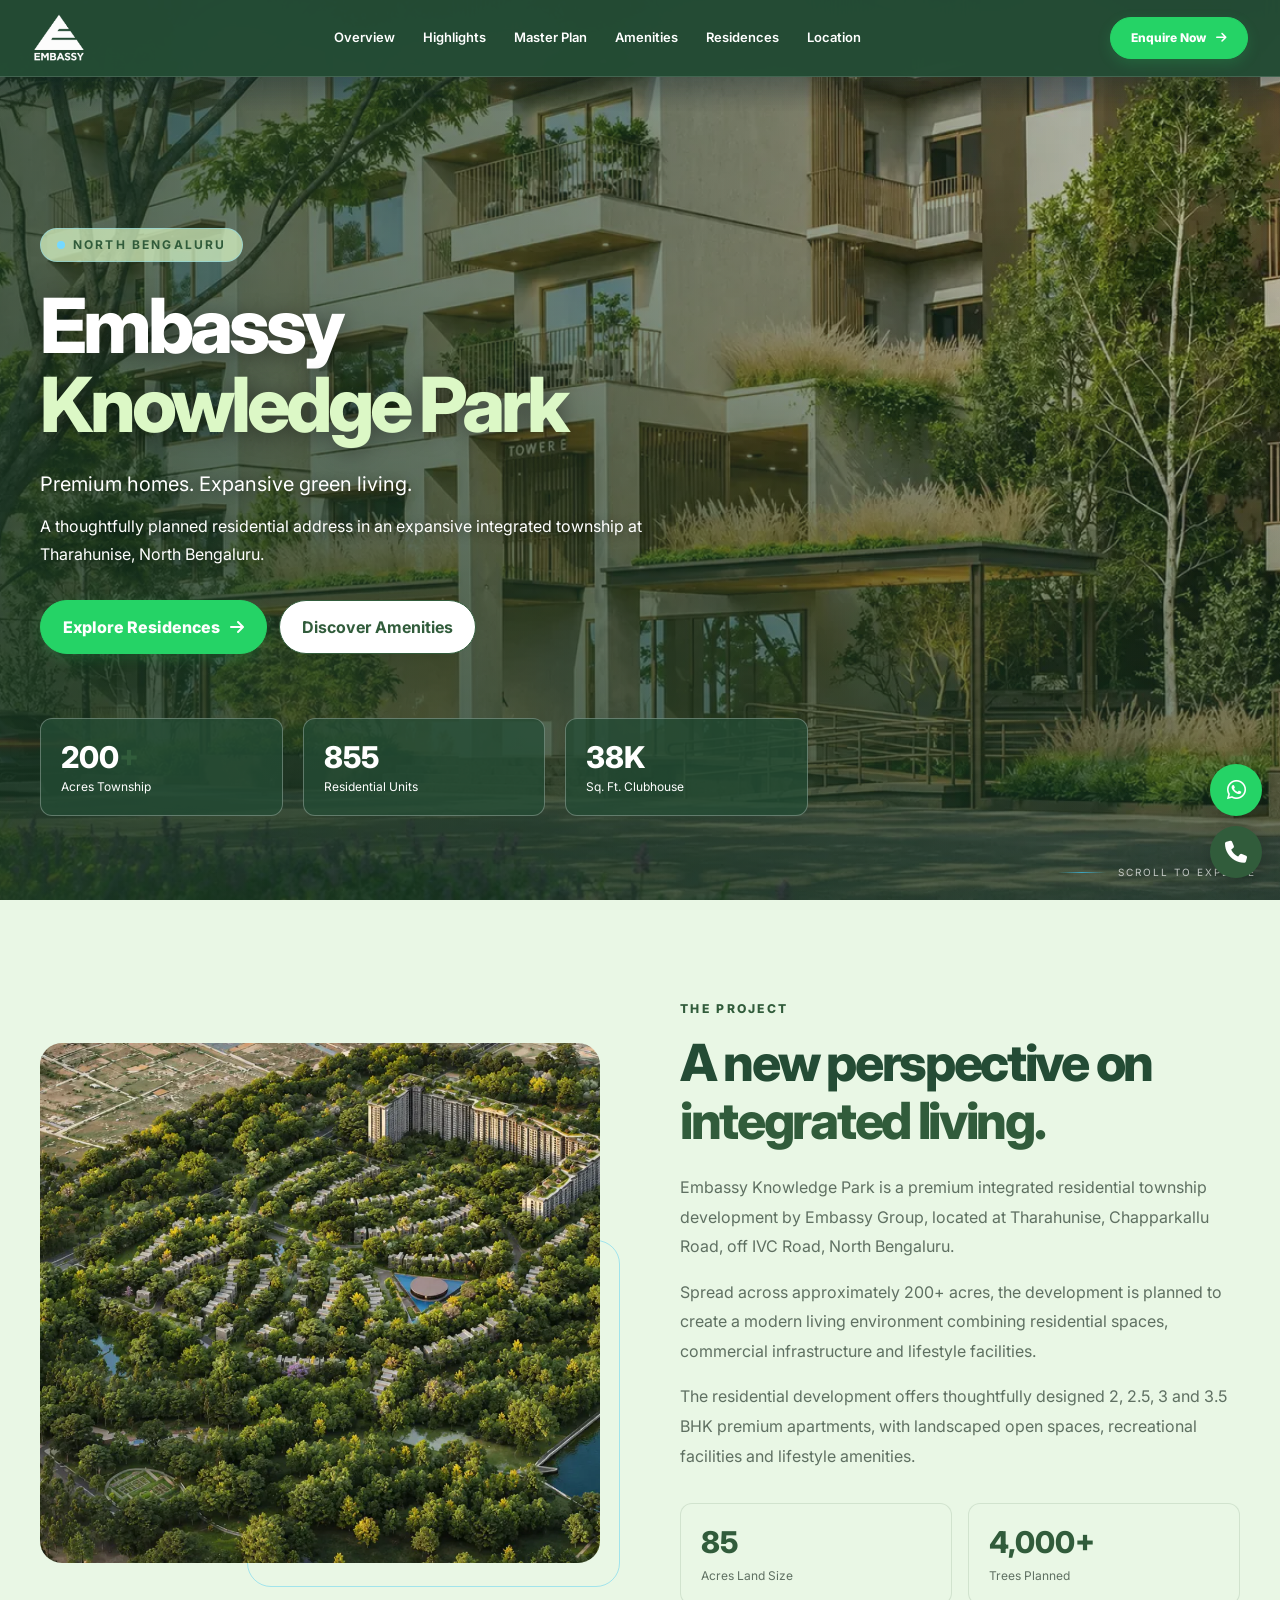
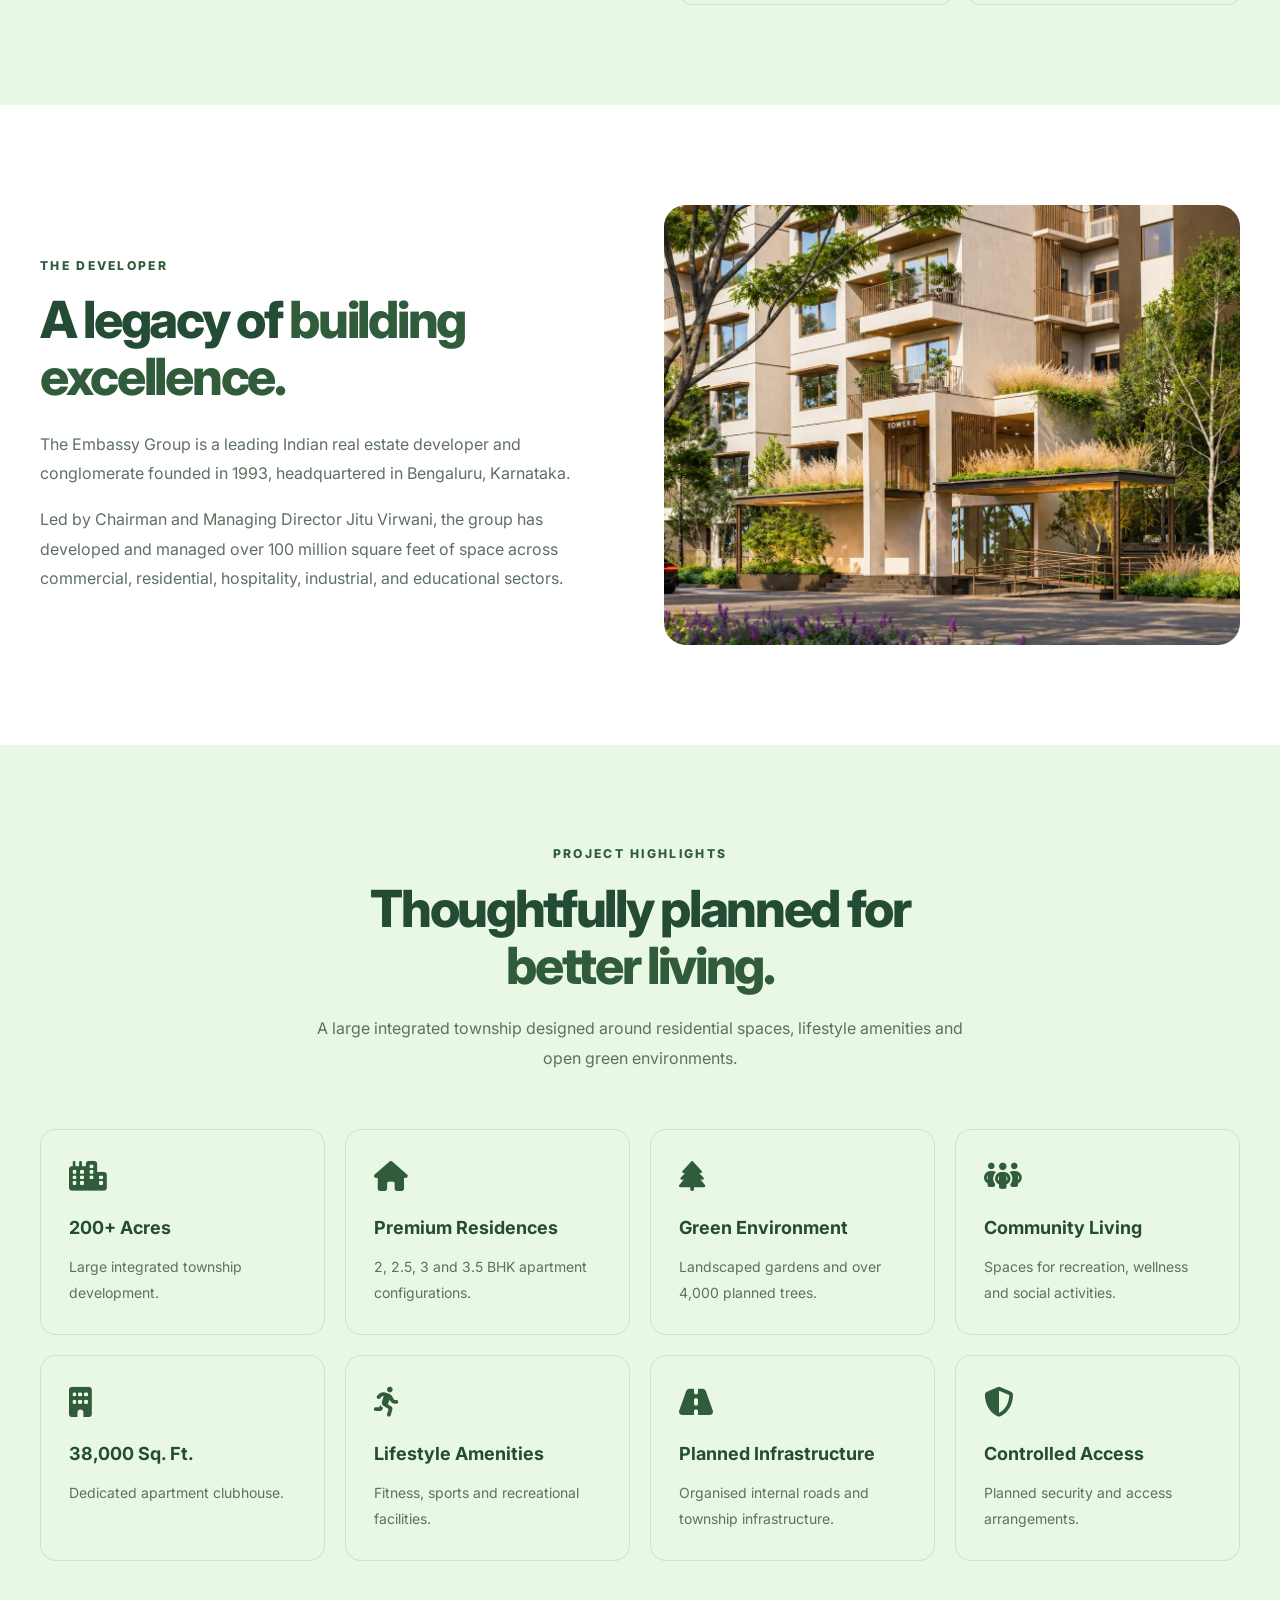
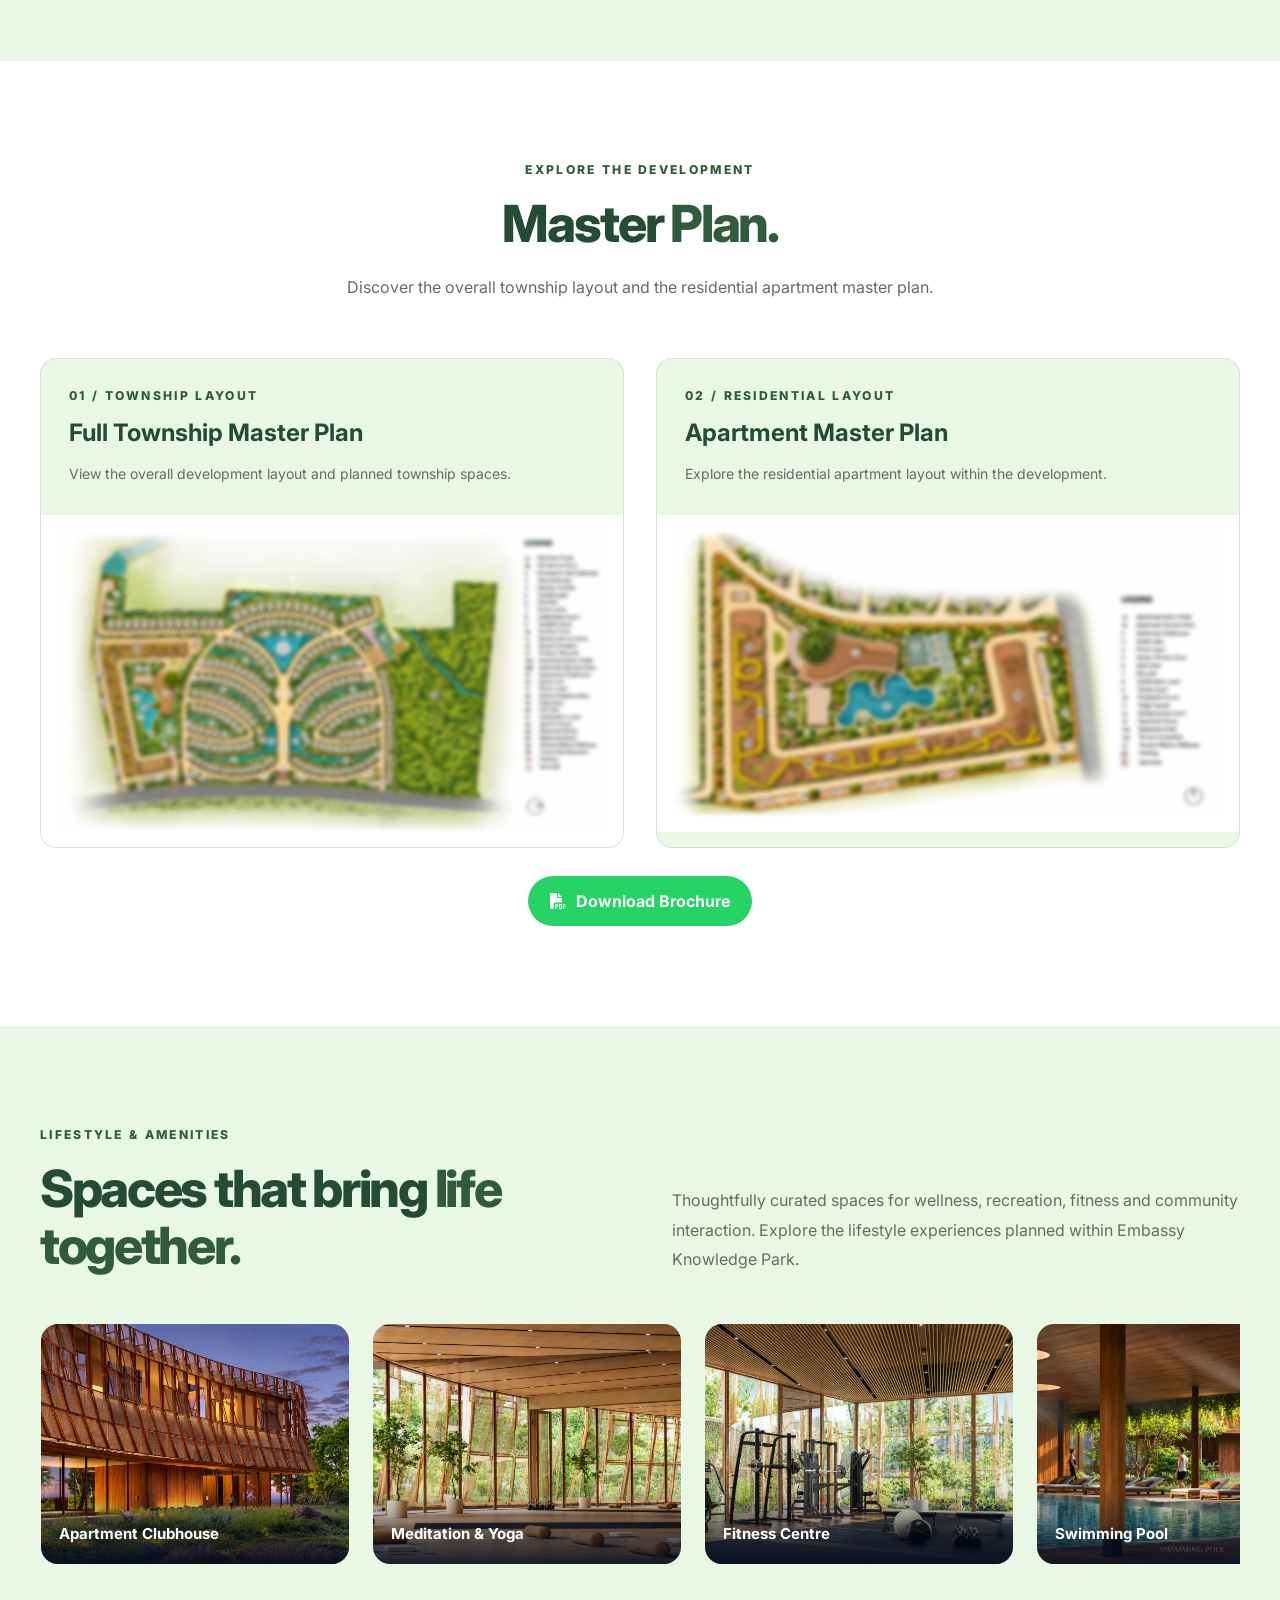
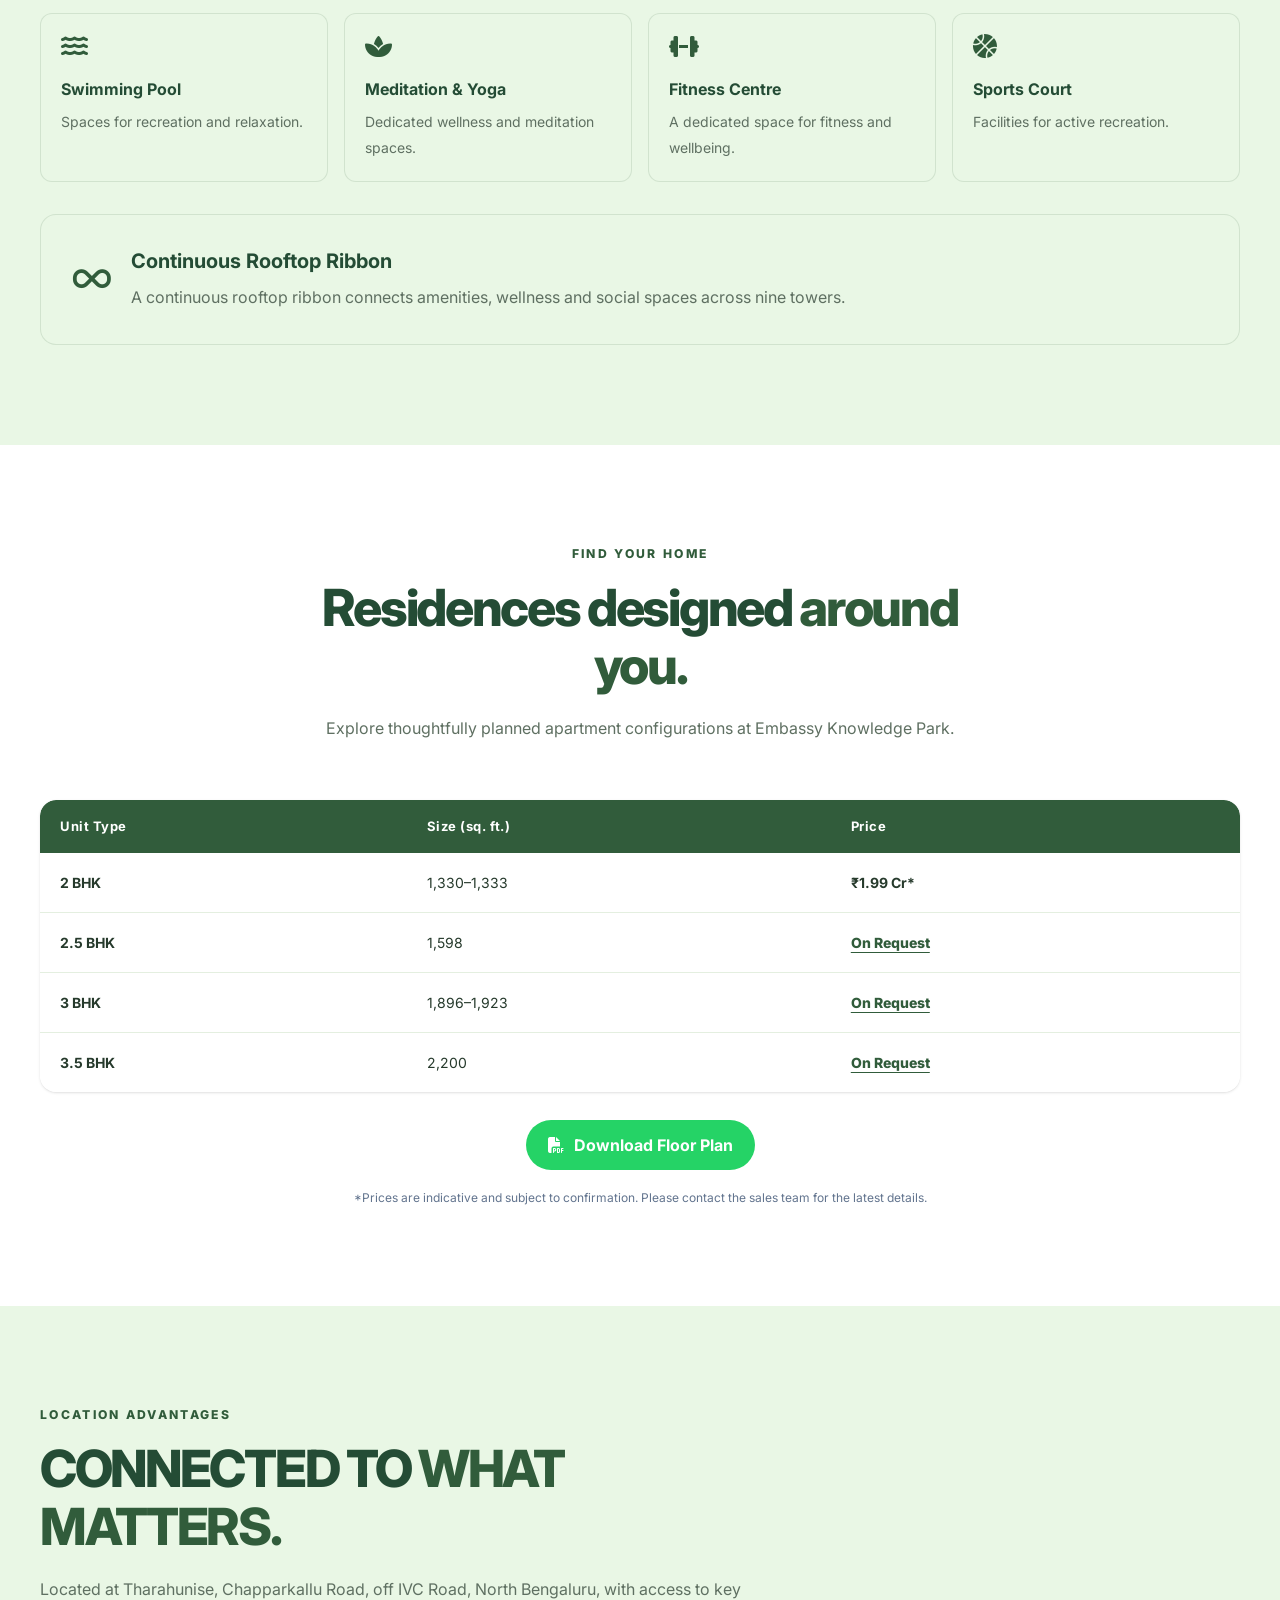
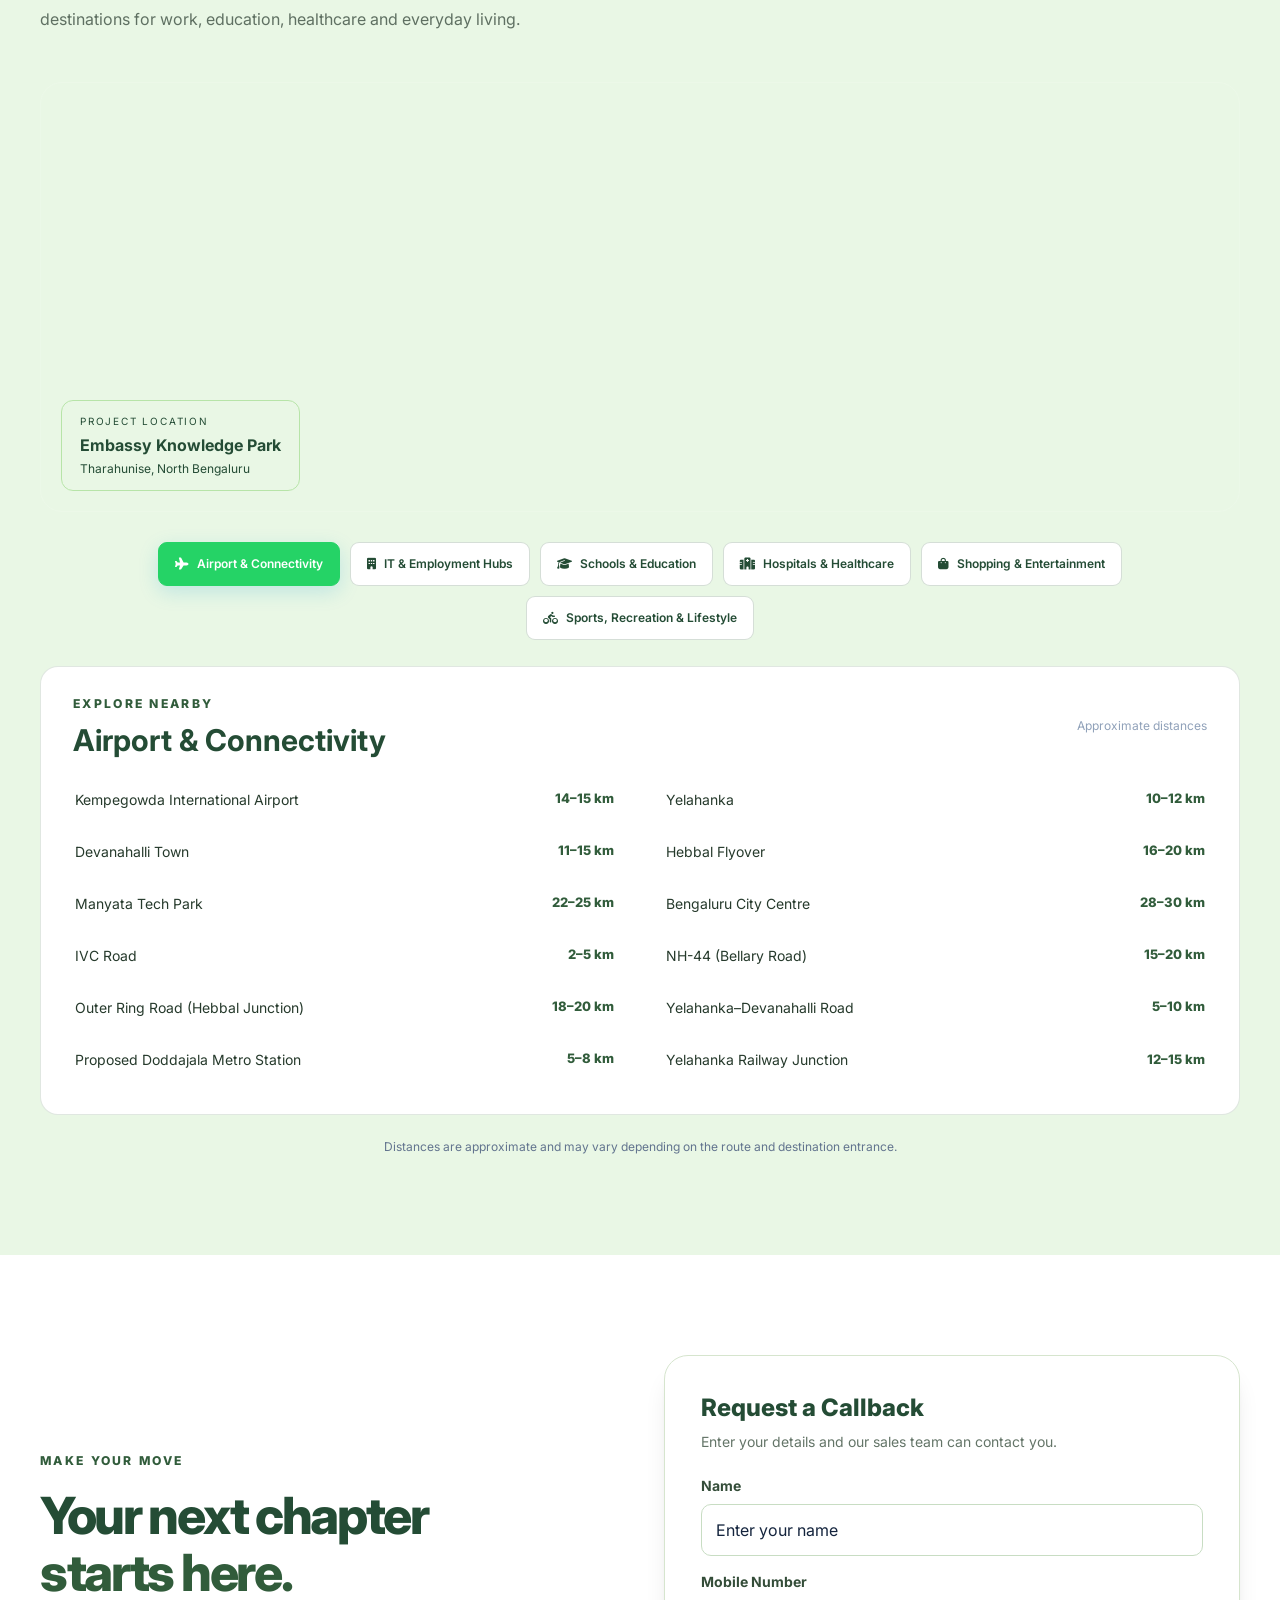
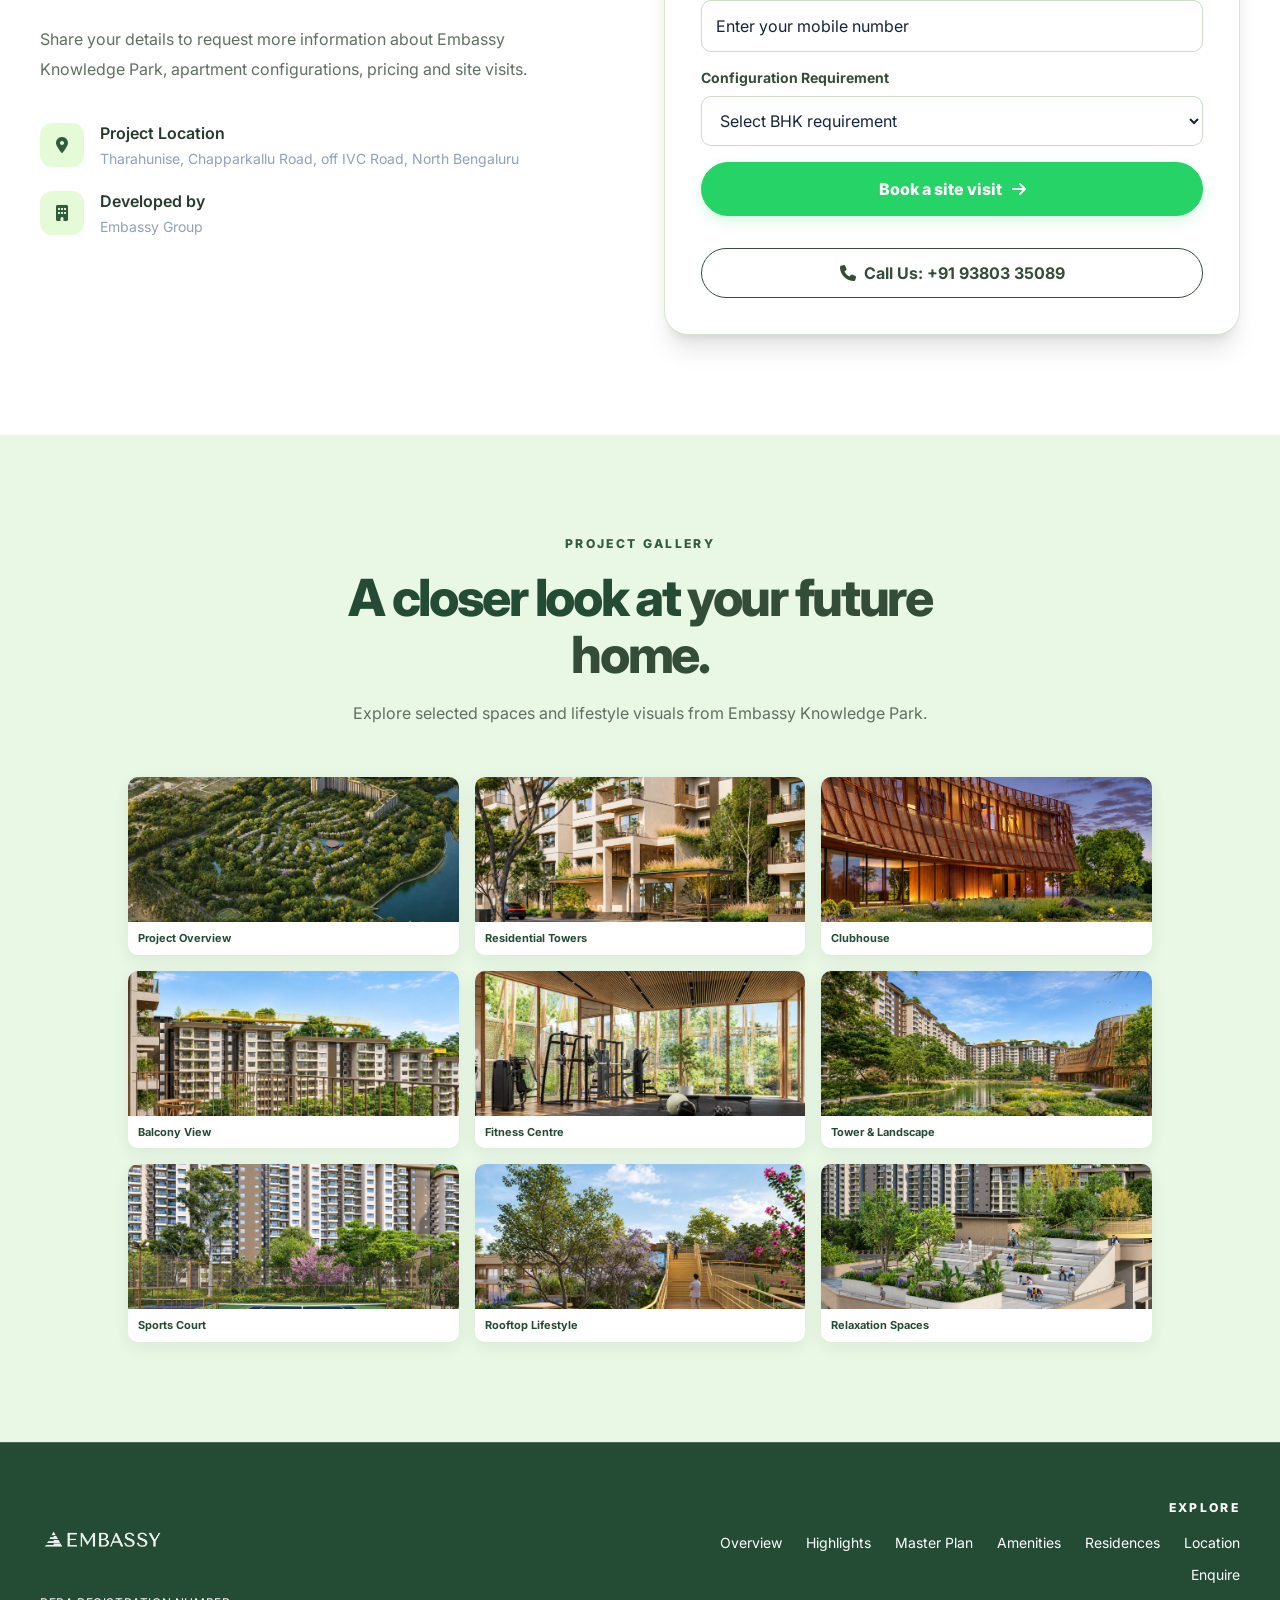
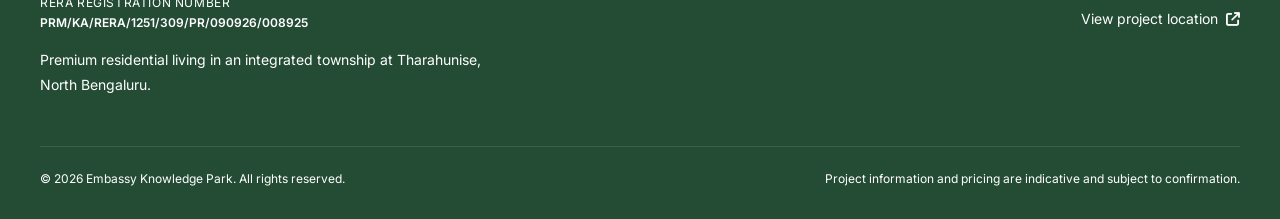
==== projects/ekp_final_build/index.html @ b2f44742 "Optimize Embassy Knowledge Park website" ====
<!DOCTYPE html>
<html lang="en" class="scroll-smooth">

<head>
  <meta charset="UTF-8">
  <meta name="viewport" content="width=device-width, initial-scale=1.0">
  <meta name="theme-color" content="#344D39">

  <!-- SEO Meta Tags -->
  <title>Embassy Knowledge Park, North Bengaluru | Premium Apartments</title>

  <meta name="description" content="Explore Embassy Knowledge Park in North Bengaluru. Discover premium 2, 2.5, 3 and 3.5 BHK residences by Embassy Group, with thoughtfully planned amenities and convenient connectivity.">

  <meta name="robots" content="index, follow, max-image-preview:large">

  <!-- Embassy Favicon -->
  <link rel="icon" type="image/png" href="./images/Embassy_Group.svg.png">

  <!-- Open Graph SEO -->
  <meta property="og:type" content="website">
  <meta property="og:title" content="Embassy Knowledge Park | North Bengaluru">
  <meta property="og:description" content="Discover premium 2, 2.5, 3 and 3.5 BHK residences at Embassy Knowledge Park in North Bengaluru.">

  <!-- Twitter SEO -->
  <meta name="twitter:card" content="summary_large_image">
  <meta name="twitter:title" content="Embassy Knowledge Park | North Bengaluru">
  <meta name="twitter:description" content="Explore premium residences at Embassy Knowledge Park by Embassy Group in North Bengaluru.">

  <link rel="preload" as="image" href="./images/ekp-tower-view-1440.webp" imagesrcset="./images/ekp-tower-view-768.webp 768w, ./images/ekp-tower-view-1440.webp 1440w" imagesizes="100vw" fetchpriority="high">
  <link rel="stylesheet" href="./css/tailwind.min.css">
<!-- Fonts and Icons -->
  <link rel="preconnect" href="https://fonts.googleapis.com">
  <link rel="preconnect" href="https://fonts.gstatic.com" crossorigin>
  <link rel="preload" as="style" href="https://fonts.googleapis.com/css2?family=Inter:wght@300;400;500;600;700;800&display=swap" onload="this.onload=null;this.rel='stylesheet'">
  <noscript><link href="https://fonts.googleapis.com/css2?family=Inter:wght@300;400;500;600;700;800&display=swap" rel="stylesheet"></noscript>
  <link rel="preload" as="style" href="./vendor/fontawesome/css/all.min.css" onload="this.onload=null;this.rel='stylesheet'">
  <noscript><link rel="stylesheet" href="./vendor/fontawesome/css/all.min.css"></noscript>

  <style>
    * {
      box-sizing: border-box;
    }

    html {
      scroll-padding-top: 88px;
    }

    body {
      font-family: Inter, sans-serif;
      background: #06132b;
      color: #f5f8fc;
    }

    .section-pad {
      padding: 100px 0;
    }

    .eyebrow {
      color: #55cdf5;
      font-size: .76rem;
      font-weight: 800;
      letter-spacing: .19em;
      text-transform: uppercase;
    }

    .section-title {
      font-size: clamp(2rem, 4vw, 3.25rem);
      line-height: 1.12;
      font-weight: 800;
      letter-spacing: -.045em;
    }

    .section-copy {
      color: #aab8ca;
      line-height: 1.85;
    }

    .glass {
      background: rgba(255,255,255,.055);
      border: 1px solid rgba(255,255,255,.12);
      backdrop-filter: blur(14px);
    }

    .hero-overlay {
      background:
        linear-gradient(90deg,rgba(4,13,31,.84) 0%,rgba(4,13,31,.5) 52%,rgba(4,13,31,.12) 100%),
        linear-gradient(0deg,rgba(4,13,31,.72),transparent 50%);
    }

    .hero-video {
      aspect-ratio: 1683 / 935;
      position: absolute;
      inset: 0;
      width: 100%;
      height: 100%;
      object-fit: cover;
    }

    .nav-scrolled {
      background: rgba(5,18,42,.96) !important;
      box-shadow: 0 8px 30px rgba(0,0,0,.18);
    }

    .feature-card,
    .amenity-card,
    .location-card,
    .price-card,
    .master-card {
      transition: transform .3s ease, border-color .3s ease, box-shadow .3s ease;
    }

    .feature-card:hover,
    .amenity-card:hover,
    .location-card:hover,
    .price-card:hover,
    .master-card:hover {
      transform: translateY(-6px);
      border-color: rgba(54,197,244,.55);
      box-shadow: 0 18px 45px rgba(0,0,0,.2);
    }

    .image-frame {
      overflow: hidden;
      border-radius: 22px;
    }

    .image-frame img {
      transition: transform .7s ease;
    }

    .image-frame:hover img {
      transform: scale(1.035);
    }

    .form-control {
      width: 100%;
      background: #fff;
      color: #14243d;
      border: 1px solid #dbe3ed;
      border-radius: 10px;
      padding: 13px 14px;
      outline: none;
    }

    .form-control:focus {
      border-color: #079bd3;
      box-shadow: 0 0 0 3px rgba(7,155,211,.13);
    }

    .btn-primary {
      display: inline-flex;
      align-items: center;
      justify-content: center;
      gap: 10px;
      padding: 14px 22px;
      border-radius: 999px;
      background: linear-gradient(110deg,#36c5f4,#087bb8);
      color: #04162c;
      font-weight: 800;
      transition: .25s;
    }

    .btn-primary:hover {
      transform: translateY(-2px);
      box-shadow: 0 12px 30px rgba(7,155,211,.25);
    }

    .btn-outline {
      display: inline-flex;
      align-items: center;
      justify-content: center;
      gap: 10px;
      padding: 13px 22px;
      border-radius: 999px;
      border: 1px solid rgba(255,255,255,.5);
      color: white;
      font-weight: 700;
      transition: .25s;
    }

    .btn-outline:hover {
      background: rgba(255,255,255,.12);
    }

    .ticker-line {
      height: 1px;
      background: linear-gradient(90deg,transparent,rgba(54,197,244,.7),transparent);
    }

    /* Lifestyle carousel */
    .amenities-track {
      display: flex;
      width: max-content;
      gap: 22px;
      animation: amenitiesMoveRight 55s linear infinite;
    }

    .amenities-marquee {
      overflow: hidden;
      width: 100%;
    }

    .amenities-marquee:hover .amenities-track {
      animation-play-state: paused;
    }

    .amenity-image-card {
      width: 310px;
      flex-shrink: 0;
      overflow: hidden;
      border-radius: 18px;
      position: relative;
      border: 1px solid rgba(255,255,255,.12);
      cursor: zoom-in;
    }

    .amenity-image-card img {
      width: 100%;
      height: 240px;
      object-fit: cover;
      display: block;
      transition: transform .6s ease;
    }

    .amenity-image-card:hover img {
      transform: scale(1.04);
    }

    .amenity-image-label {
      position: absolute;
      bottom: 0;
      left: 0;
      right: 0;
      padding: 35px 18px 18px;
      background: linear-gradient(transparent,rgba(3,12,28,.9));
      color: white;
      font-weight: 700;
      font-size: 15px;
      pointer-events: none;
    }

    @keyframes amenitiesMoveRight {
      from {
        transform: translateX(-50%);
      }
      to {
        transform: translateX(0);
      }
    }

    /* LOCATION ADVANTAGES */
    .location-map {
      width: 100%;
      height: 430px;
      overflow: hidden;
      border-radius: 22px;
      border: 1px solid rgba(255,255,255,.12);
      position: relative;
      margin-bottom: 30px;
    }

    .location-map iframe {
      display: block;
      width: 100%;
      height: 100%;
      border: 0;
    }

    .location-map-label {
      position: absolute;
      left: 20px;
      bottom: 20px;
      padding: 13px 18px;
      border-radius: 12px;
      background: rgba(4,13,31,.92);
      border: 1px solid rgba(54,197,244,.35);
      pointer-events: none;
    }

    .location-tabs {
      display: flex;
      flex-wrap: wrap;
      justify-content: center;
      gap: 10px;
      margin-bottom: 26px;
    }

    .location-tab {
      padding: 12px 16px;
      border: 1px solid rgba(255,255,255,.14);
      border-radius: 9px;
      color: #cbd5e1;
      background: rgba(255,255,255,.045);
      font-size: 12px;
      font-weight: 600;
      transition: .25s ease;
      cursor: pointer;
    }

    .location-tab:hover {
      border-color: rgba(54,197,244,.65);
      color: #fff;
    }

    .location-tab.active-tab {
      color: #04162c;
      background: linear-gradient(110deg,#75d9ff,#36c5f4);
      border-color: #75d9ff;
      box-shadow: 0 6px 20px rgba(7,155,211,.18);
    }

    .location-panel {
      padding: 28px 32px;
      border: 1px solid rgba(255,255,255,.12);
      border-radius: 18px;
      background: linear-gradient(145deg,rgba(255,255,255,.065),rgba(255,255,255,.025));
    }

    .location-item {
      display: flex;
      align-items: center;
      justify-content: space-between;
      gap: 16px;
      padding: 15px 2px;
      border-bottom: 1px solid rgba(255,255,255,.09);
    }

    .location-item:last-child {
      border-bottom: 0;
    }

    .location-name {
      color: #dbe5f1;
      font-size: 14px;
      line-height: 1.5;
    }

    .location-distance {
      color: #75d9ff;
      font-size: 13px;
      font-weight: 800;
      white-space: nowrap;
    }

    /* Full-screen image preview */
    .image-lightbox {
      display: none;
      position: fixed;
      inset: 0;
      z-index: 99999;
      background: rgba(0,0,0,.95);
      align-items: center;
      justify-content: center;
      padding: 55px 24px 24px;
    }

    .image-lightbox.active {
      display: flex;
    }

    .image-lightbox img {
      max-width: 95vw;
      max-height: 90vh;
      width: auto;
      height: auto;
      object-fit: contain;
      border-radius: 5px;
      cursor: default;
    }

    .lightbox-close {
      position: absolute;
      top: 14px;
      right: 25px;
      color: white;
      font-size: 38px;
      line-height: 1;
      cursor: pointer;
      background: none;
      border: none;
      z-index: 2;
    }

    .clickable-image {
      cursor: zoom-in;
    }

    @media(max-width:767px) {
      .amenities-track { animation-duration: 90s; }
      .section-pad {
        padding: 72px 0;
      }

      .hero-overlay {
        background: linear-gradient(0deg,rgba(4,13,31,.88),rgba(4,13,31,.3));
      }

      .hero-video {
        object-position: 58% center;
      }

      .amenity-image-card {
        width: 260px;
      }

      .amenity-image-card img {
        height: 205px;
      }

      .location-map {
        height: 330px;
      }

      .location-panel {
        padding: 20px;
      }

      .location-tab {
        padding: 10px 11px;
        font-size: 11px;
      }

      .image-lightbox {
        padding: 55px 12px 12px;
      }

      .image-lightbox img {
        max-width: 96vw;
        max-height: 86vh;
      }

      .lightbox-close {
        right: 15px;
        top: 12px;
      }
    }

    @media(prefers-reduced-motion:reduce) {
      .amenities-track {
        animation: none !important;
      }

      *,
      *::before,
      *::after {
        scroll-behavior: auto !important;
        animation-duration: 0.01ms !important;
        animation-iteration-count: 1 !important;
        transition-duration: 0.01ms !important;
      }
    }

    /* White and light-green website scrollbar */
    html {
      scrollbar-color: #8FC99A #E9F7E5;
      scrollbar-width: thin;
    }
    ::-webkit-scrollbar {
      width: 10px;
    }
    ::-webkit-scrollbar-track {
      background: #E9F7E5;
    }
    ::-webkit-scrollbar-thumb {
      background: #8FC99A;
      border: 2px solid #E9F7E5;
      border-radius: 10px;
    }
    ::-webkit-scrollbar-thumb:hover {
      background: #25D366;
    }
  
    /* EMBASSY KNOWLEDGE PARK — WHITE & WHATSAPP-INSPIRED LIGHT GREEN THEME */
    :root {
      --pure-white: #FFFFFF;
      --soft-mint: #E9F7E5;
      --whatsapp-mint: #DCF8C6;
      --fresh-green: #B7E4A8;
      --whatsapp-green: #25D366;
      --forest-green: #315C3B;
      --deep-green: #244C35;
      --sage-ink: #263A2C;
      --sage-muted: #5F7062;
    }

    body {
      background: var(--pure-white) !important;
      color: var(--sage-ink) !important;
    }

    main > section.section-pad:nth-of-type(odd) {
      background: var(--pure-white) !important;
      color: var(--sage-ink) !important;
    }

    main > section.section-pad:nth-of-type(even) {
      background: var(--soft-mint) !important;
      color: var(--sage-ink) !important;
    }

    .section-title, h1, h2, h3, h4 { color: var(--deep-green); }
    .section-copy { color: var(--sage-muted) !important; }
    .eyebrow { color: var(--forest-green) !important; }

    .glass, .feature-card, .amenity-card, .location-card, .price-card, .master-card {
      background: var(--soft-mint) !important;
      border: 1px solid rgba(49,92,59,.13) !important;
      color: var(--deep-green) !important;
      backdrop-filter: none;
    }

    .glass p, .feature-card p, .amenity-card p, .price-card p {
      color: var(--sage-muted) !important;
    }

    /* Keep the header dark as requested, with clear white navigation. */
    #navbar {
      background: rgba(36,76,53,.98) !important;
      border-color: rgba(255,255,255,.14) !important;
      box-shadow: 0 8px 28px rgba(20,50,30,.16) !important;
    }
    #navbar a, #navbar button { color: #FFFFFF !important; }
    #navbar .btn-primary { color: #FFFFFF !important; }
    #navbar img { filter: none; }
    #navbar .mobile-link { color: #FFFFFF !important; }
    #mobile-menu {
      background: #244C35 !important;
      border-color: rgba(255,255,255,.16) !important;
    }
    .nav-scrolled {
      background: rgba(36,76,53,.99) !important;
      box-shadow: 0 8px 30px rgba(20,50,30,.2) !important;
    }

    /* Bright WhatsApp green for primary calls to action. */
    .btn-primary {
      background: var(--whatsapp-green) !important;
      color: #FFFFFF !important;
      border: 1px solid var(--whatsapp-green) !important;
      box-shadow: 0 5px 14px rgba(37,211,102,.18) !important;
    }
    .btn-primary:hover {
      background: var(--forest-green) !important;
      border-color: var(--forest-green) !important;
      color: #FFFFFF !important;
    }
    .btn-outline {
      border-color: var(--forest-green) !important;
      color: var(--forest-green) !important;
      background: #FFFFFF !important;
    }
    .btn-outline:hover {
      background: var(--whatsapp-mint) !important;
    }

    .text-bluebrand-300, .text-bluebrand-400, .text-bluebrand-500 {
      color: var(--forest-green) !important;
    }
    .bg-bluebrand-500\/15 { background: rgba(220,248,198,.72) !important; }

    .location-tab {
      color: var(--deep-green) !important;
      border-color: rgba(49,92,59,.2) !important;
      background: #FFFFFF !important;
    }
    .location-tab.active-tab {
      background: var(--whatsapp-green) !important;
      color: #FFFFFF !important;
      border-color: var(--whatsapp-green) !important;
    }
    .location-panel {
      background: #FFFFFF !important;
      border-color: rgba(49,92,59,.15) !important;
    }
    .location-name { color: var(--sage-ink) !important; }
    .location-distance { color: var(--forest-green) !important; }
    .location-map-label {
      background: rgba(233,247,229,.97) !important;
      border-color: var(--fresh-green) !important;
    }
    .location-map-label p { color: var(--deep-green) !important; }

    .form-control { border-color: #C8DDC3; }
    .form-control:focus {
      border-color: var(--whatsapp-green);
      box-shadow: 0 0 0 3px rgba(37,211,102,.16);
    }

    /* Header and footer share forest green; every footer text element is solid white. */
    footer {
      background: #244C35 !important;
      color: #FFFFFF !important;
      border-color: rgba(255,255,255,.18) !important;
    }
    footer,
    footer *,
    footer *::before,
    footer *::after {
      color: #FFFFFF !important;
      opacity: 1 !important;
      -webkit-text-fill-color: #FFFFFF !important;
      text-shadow: none !important;
    }
    footer a:hover {
      color: #DCF8C6 !important;
      -webkit-text-fill-color: #DCF8C6 !important;
    }
    footer img {
      height: 5rem !important;
      max-width: 260px !important;
      width: auto !important;
      object-fit: contain !important;
    }

    /* Natural project imagery with a controlled overlay for white hero text. */
    .hero-overlay {
      background:
        linear-gradient(90deg,rgba(24,54,34,.72) 0%,rgba(24,54,34,.48) 55%,rgba(24,54,34,.18) 100%),
        linear-gradient(0deg,rgba(24,54,34,.58),rgba(24,54,34,.08) 72%) !important;
    }
    /* Keep hero copy anchored to the left on desktop and mobile. */
    #home > .hero-content {
      display: block;
      width: 100%;
      margin-left: auto;
      margin-right: auto;
      text-align: left !important;
    }
    #home > .hero-content > .hero-copy {
      width: 100%;
      max-width: 48rem;
      margin-left: 0 !important;
      margin-right: auto !important;
      text-align: left !important;
    }
    #home .hero-copy h1,
    #home .hero-copy p { text-align: left !important; }

    #home h1 {
      color: #FFFFFF !important;
      text-shadow: 0 3px 22px rgba(0,0,0,.42);
    }
    #home h1 span { color: #DCF8C6 !important; }
    #home p {
      color: #FFFFFF !important;
      text-shadow: 0 2px 12px rgba(0,0,0,.4);
    }
    #home .glass {
      background: rgba(36,76,53,.78) !important;
      border-color: rgba(255,255,255,.28) !important;
    }
    #home .glass div { color: #FFFFFF !important; }

    .master-plan-image {
      filter: blur(2.2px);
      transform: scale(1.015);
      transition: filter .25s ease, transform .25s ease;
      cursor: pointer;
    }
    .master-plan-image:hover {
      filter: blur(1.5px);
      transform: scale(1.025);
    }

    .sage-table {
      width:100%;
      border-collapse:separate;
      border-spacing:0;
      overflow:hidden;
      border-radius:16px;
      background:#FFFFFF;
      color:var(--sage-ink);
    }
    .sage-table th {
      background:var(--forest-green);
      color:#FFFFFF;
      padding:17px 20px;
      text-align:left;
      font-size:13px;
      letter-spacing:.04em;
    }
    .sage-table td {
      padding:19px 20px;
      border-bottom:1px solid #E4EFE0;
      font-size:14px;
    }
    .sage-table tr:last-child td { border-bottom:0; }
    .on-request-link {
      color:var(--forest-green);
      font-weight:800;
      text-decoration:underline;
      text-underline-offset:4px;
      cursor:pointer;
    }
    .brochure-btn {
      display:inline-flex;
      align-items:center;
      gap:10px;
      padding:13px 22px;
      border-radius:999px;
      background:var(--whatsapp-green);
      color:#FFFFFF;
      font-weight:700;
      margin-top:28px;
    }
    .brochure-btn:hover { background:var(--forest-green); }

    .gallery-card {
      overflow:hidden;
      border-radius:10px;
      background:#FFFFFF;
      box-shadow:0 5px 16px rgba(49,92,59,.08);
      max-width:100%;
    }
    .gallery-card img {
      width:100%;
      height:145px;
      object-fit:cover;
      display:block;
    }
    .gallery-card figcaption {
      padding:8px 10px;
      color:var(--deep-green);
      font-weight:700;
      font-size:11px;
    }

    .popup-overlay {
      display:none;
      position:fixed;
      inset:0;
      z-index:100000;
      background:rgba(20,50,30,.62);
      padding:18px;
      align-items:center;
      justify-content:center;
    }
    .popup-overlay.active { display:flex; }
    .popup-card {
      width:min(100%,390px);
      background:#FFFFFF;
      border-radius:20px;
      padding:25px;
      color:var(--sage-ink);
      box-shadow:0 25px 80px rgba(0,0,0,.25);
      position:relative;
    }
    .popup-close {
      position:absolute;
      right:15px;
      top:10px;
      border:0;
      background:transparent;
      font-size:26px;
      color:var(--forest-green);
      cursor:pointer;
    }
    .floating-contact {
      position:fixed;
      right:18px;
      bottom:22px;
      z-index:9000;
      display:flex;
      flex-direction:column;
      gap:10px;
    }
    .floating-contact a {
      width:52px;
      height:52px;
      border-radius:50%;
      display:flex;
      align-items:center;
      justify-content:center;
      color:#FFFFFF;
      font-size:22px;
      box-shadow:0 5px 18px rgba(0,0,0,.18);
    }
    .floating-whatsapp { background:#25D366; }
    .floating-call { background:var(--forest-green); }

    @media(max-width:640px) {
      .sage-table th, .sage-table td { padding:13px 10px; font-size:12px; }
      .gallery-card img { height:105px; }
      .gallery-card figcaption { padding:7px 8px; font-size:10px; }
      .floating-contact { right:12px; bottom:14px; }
      .floating-contact a { width:48px; height:48px; }
    }

  </style>
</head>

<body class="antialiased selection:bg-bluebrand-500 selection:text-white">

  <!-- HEADER -->
  <header id="navbar" class="fixed top-0 left-0 right-0 z-50 bg-navy-950/75 backdrop-blur-xl border-b border-white/10 transition-all duration-300">

    <div class="max-w-7xl mx-auto px-4 sm:px-6 lg:px-8">
      <div class="h-[76px] flex items-center justify-between gap-5">

        <a href="#home" class="flex items-center shrink-0" aria-label="Embassy Knowledge Park home">
          <img
            src="./images/embassy-logo-white.png"
            alt="Embassy Group"
            class="h-11 md:h-12 w-auto max-w-[190px] object-contain"
            onerror="this.style.display='none';this.nextElementSibling.style.display='block'" decoding="async" width="1326" height="1187">

          <span class="hidden text-white font-extrabold tracking-wide">
            EMBASSY
            <small class="block text-bluebrand-300 text-[10px] tracking-[.22em]">
              KNOWLEDGE PARK
            </small>
          </span>
        </a>

        <nav class="hidden lg:flex items-center gap-7 text-[13px] font-semibold text-slate-200">
          <a class="hover:text-bluebrand-300" href="#overview">Overview</a>
          <a class="hover:text-bluebrand-300" href="#highlights">Highlights</a>
          <a class="hover:text-bluebrand-300" href="#masterplan">Master Plan</a>
          <a class="hover:text-bluebrand-300" href="#amenities">Amenities</a>
          <a class="hover:text-bluebrand-300" href="#residences">Residences</a>
          <a class="hover:text-bluebrand-300" href="#location">Location</a>
        </nav>

        <div class="flex items-center gap-3">
          <a href="#enquire" class="hidden sm:inline-flex btn-primary !py-3 !px-5 text-xs">
            Enquire Now <i class="fa-solid fa-arrow-right"></i>
          </a>

          <button
            id="mobile-menu-btn"
            class="lg:hidden w-10 h-10 rounded-lg border border-white/15 text-white"
            aria-label="Open navigation"
            aria-expanded="false">
            <i id="menu-icon" class="fa-solid fa-bars"></i>
          </button>
        </div>


      </div>
    </div>

    <div id="mobile-menu" class="hidden lg:hidden bg-navy-950 border-t border-white/10 px-5 py-4 space-y-1">
      <a class="mobile-link block py-3 text-slate-200" href="#overview">Project Overview</a>
      <a class="mobile-link block py-3 text-slate-200" href="#highlights">Highlights</a>
      <a class="mobile-link block py-3 text-slate-200" href="#masterplan">Master Plan</a>
      <a class="mobile-link block py-3 text-slate-200" href="#amenities">Amenities</a>
      <a class="mobile-link block py-3 text-slate-200" href="#residences">Configurations & Pricing</a>
      <a class="mobile-link block py-3 text-slate-200" href="#location">Location</a>
      <a class="mobile-link block py-3 text-bluebrand-300 font-bold" href="#enquire">Enquire Now</a>
    </div>

  </header>

  <main>

    <!-- HERO VIDEO -->
    <section id="home" class="relative min-h-[780px] h-[100svh] max-h-[1050px] flex items-end md:items-center overflow-hidden">

      <img
  class="hero-video"
  src="./images/ekp-tower-view-1440.webp"
  srcset="./images/ekp-tower-view-768.webp 768w, ./images/ekp-tower-view-1440.webp 1440w"
  sizes="100vw"
  alt="Embassy Knowledge Park residential tower view"
  
  loading="eager" fetchpriority="high" decoding="async" width="1440" height="800">

      <div class="absolute inset-0 hero-overlay"></div>
      <div class="absolute top-0 left-0 right-0 h-28 bg-gradient-to-b from-[#06132b]/70 to-transparent"></div>

      <div class="hero-content relative z-10 max-w-7xl w-full mx-auto px-5 sm:px-8 lg:px-10 pb-24 md:pb-0 pt-36">

        <div class="hero-copy max-w-3xl">

          <div class="inline-flex items-center gap-2 rounded-full border border-bluebrand-300/40 bg-bluebrand-500/15 px-4 py-2 text-[10px] sm:text-xs tracking-[.18em] uppercase font-bold text-bluebrand-300 mb-6">
            <span class="w-2 h-2 rounded-full bg-bluebrand-300 animate-pulse"></span>
            North Bengaluru
          </div>

          <h1 class="text-4xl sm:text-6xl lg:text-[76px] leading-[1.04] tracking-[-.055em] font-extrabold text-white">
            Embassy<br>
            <span class="text-bluebrand-300">Knowledge Park</span>
          </h1>

          <p class="mt-6 max-w-xl text-base sm:text-xl leading-relaxed text-slate-200">
            Premium homes. Expansive green living.
          </p>

          <p class="mt-3 max-w-2xl text-sm sm:text-base leading-7 text-slate-300">
            A thoughtfully planned residential address in an expansive integrated township at Tharahunise, North Bengaluru.
          </p>

          <div class="mt-8 flex flex-col sm:flex-row gap-3">
            <a href="#residences" class="btn-primary">
              Explore Residences <i class="fa-solid fa-arrow-right"></i>
            </a>
            <a href="#amenities" class="btn-outline">
              Discover Amenities
            </a>
          </div>

        </div>

        <div class="grid grid-cols-3 gap-3 sm:gap-5 max-w-3xl mt-12 md:mt-16">

          <div class="glass rounded-xl p-4 sm:p-5">
            <div class="text-2xl sm:text-3xl font-extrabold text-white">
              200<span class="text-bluebrand-300">+</span>
            </div>
            <div class="text-[10px] sm:text-xs text-slate-300 mt-1">Acres Township</div>
          </div>

          <div class="glass rounded-xl p-4 sm:p-5">
            <div class="text-2xl sm:text-3xl font-extrabold text-white">855</div>
            <div class="text-[10px] sm:text-xs text-slate-300 mt-1">Residential Units</div>
          </div>

          <div class="glass rounded-xl p-4 sm:p-5">
            <div class="text-2xl sm:text-3xl font-extrabold text-white">38K</div>
            <div class="text-[10px] sm:text-xs text-slate-300 mt-1">Sq. Ft. Clubhouse</div>
          </div>

        </div>
      </div>

      <div class="absolute bottom-5 right-6 hidden md:flex items-center gap-3 text-[10px] tracking-[.2em] uppercase text-white/70">
        <span class="w-12 ticker-line"></span>
        Scroll to explore
      </div>

    </section>

    <!-- PROJECT OVERVIEW -->
    <section id="overview" class="section-pad bg-[#091b3a]">

      <div class="max-w-7xl mx-auto px-5 sm:px-8 lg:px-10">

        <div class="grid lg:grid-cols-2 gap-12 lg:gap-20 items-center">

          <div class="relative">

            <div class="image-frame relative z-10">
              <img
                src="./images/ekp-ariel-view-v2.webp"
                alt="Embassy Knowledge Park residential apartment view"
                class="w-full h-[360px] sm:h-[520px] object-cover"
                loading="lazy" decoding="async" width="1600" height="898">
            </div>

            <div class="absolute -bottom-6 -right-5 w-2/3 h-2/3 border border-bluebrand-400/40 rounded-3xl"></div>

          </div>

          <div>

            <div class="eyebrow mb-4">The Project</div>

            <h2 class="section-title">
              A new perspective on
              <span class="text-bluebrand-300">integrated living.</span>
            </h2>

            <p class="section-copy mt-6">
              Embassy Knowledge Park is a premium integrated residential township development by Embassy Group, located at Tharahunise, Chapparkallu Road, off IVC Road, North Bengaluru.
            </p>

            <p class="section-copy mt-4">
              Spread across approximately 200+ acres, the development is planned to create a modern living environment combining residential spaces, commercial infrastructure and lifestyle facilities.
            </p>

            <p class="section-copy mt-4">
              The residential development offers thoughtfully designed 2, 2.5, 3 and 3.5 BHK premium apartments, with landscaped open spaces, recreational facilities and lifestyle amenities.
            </p>

            <div class="grid grid-cols-2 gap-4 mt-8">

              <div class="glass rounded-xl p-5">
                <div class="text-3xl font-extrabold text-bluebrand-300">85</div>
                <p class="text-xs text-slate-300 mt-2">Acres Land Size</p>
              </div>

              <div class="glass rounded-xl p-5">
                <div class="text-3xl font-extrabold text-bluebrand-300">4,000+</div>
                <p class="text-xs text-slate-300 mt-2">Trees Planned</p>
              </div>

            </div>

          </div>
        </div>
      </div>
    </section>

    <!-- ABOUT EMBASSY GROUP -->
    <section class="section-pad bg-[#06132b]">

      <div class="max-w-7xl mx-auto px-5 sm:px-8 lg:px-10">

        <div class="grid lg:grid-cols-2 gap-12 items-center">

          <div>
            <div class="eyebrow mb-4">The Developer</div>

            <h2 class="section-title">
              A legacy of
              <span class="text-bluebrand-300">building excellence.</span>
            </h2>

            <p class="section-copy mt-6">
              The Embassy Group is a leading Indian real estate developer and conglomerate founded in 1993, headquartered in Bengaluru, Karnataka.
            </p>

            <p class="section-copy mt-4">
              Led by Chairman and Managing Director Jitu Virwani, the group has developed and managed over 100 million square feet of space across commercial, residential, hospitality, industrial, and educational sectors.
            </p>
          </div>

          <div class="image-frame">
            <img
              src="./images/ekp-tower-view.webp"
              alt="Embassy Knowledge Park development"
              class="w-full h-[340px] sm:h-[440px] object-cover"
              loading="lazy" decoding="async" width="1600" height="889">
          </div>

        </div>
      </div>
    </section>

    <!-- PROJECT HIGHLIGHTS -->
    <section id="highlights" class="section-pad bg-[#091b3a]">

      <div class="max-w-7xl mx-auto px-5 sm:px-8 lg:px-10">

        <div class="max-w-2xl mx-auto text-center mb-14">
          <div class="eyebrow mb-4">Project Highlights</div>
          <h2 class="section-title">
            Thoughtfully planned for
            <span class="text-bluebrand-300">better living.</span>
          </h2>
          <p class="section-copy mt-5">
            A large integrated township designed around residential spaces, lifestyle amenities and open green environments.
          </p>
        </div>

        <div class="grid sm:grid-cols-2 lg:grid-cols-4 gap-5">

          <div class="feature-card glass rounded-2xl p-7">
            <div class="text-bluebrand-300 text-3xl"><i class="fa-solid fa-city"></i></div>
            <h3 class="font-bold text-lg mt-5">200+ Acres</h3>
            <p class="section-copy text-sm mt-3">Large integrated township development.</p>
          </div>

          <div class="feature-card glass rounded-2xl p-7">
            <div class="text-bluebrand-300 text-3xl"><i class="fa-solid fa-house"></i></div>
            <h3 class="font-bold text-lg mt-5">Premium Residences</h3>
            <p class="section-copy text-sm mt-3">2, 2.5, 3 and 3.5 BHK apartment configurations.</p>
          </div>

          <div class="feature-card glass rounded-2xl p-7">
            <div class="text-bluebrand-300 text-3xl"><i class="fa-solid fa-tree"></i></div>
            <h3 class="font-bold text-lg mt-5">Green Environment</h3>
            <p class="section-copy text-sm mt-3">Landscaped gardens and over 4,000 planned trees.</p>
          </div>

          <div class="feature-card glass rounded-2xl p-7">
            <div class="text-bluebrand-300 text-3xl"><i class="fa-solid fa-people-group"></i></div>
            <h3 class="font-bold text-lg mt-5">Community Living</h3>
            <p class="section-copy text-sm mt-3">Spaces for recreation, wellness and social activities.</p>
          </div>

          <div class="feature-card glass rounded-2xl p-7">
            <div class="text-bluebrand-300 text-3xl"><i class="fa-solid fa-building"></i></div>
            <h3 class="font-bold text-lg mt-5">38,000 Sq. Ft.</h3>
            <p class="section-copy text-sm mt-3">Dedicated apartment clubhouse.</p>
          </div>

          <div class="feature-card glass rounded-2xl p-7">
            <div class="text-bluebrand-300 text-3xl"><i class="fa-solid fa-person-running"></i></div>
            <h3 class="font-bold text-lg mt-5">Lifestyle Amenities</h3>
            <p class="section-copy text-sm mt-3">Fitness, sports and recreational facilities.</p>
          </div>

          <div class="feature-card glass rounded-2xl p-7">
            <div class="text-bluebrand-300 text-3xl"><i class="fa-solid fa-road"></i></div>
            <h3 class="font-bold text-lg mt-5">Planned Infrastructure</h3>
            <p class="section-copy text-sm mt-3">Organised internal roads and township infrastructure.</p>
          </div>

          <div class="feature-card glass rounded-2xl p-7">
            <div class="text-bluebrand-300 text-3xl"><i class="fa-solid fa-shield-halved"></i></div>
            <h3 class="font-bold text-lg mt-5">Controlled Access</h3>
            <p class="section-copy text-sm mt-3">Planned security and access arrangements.</p>
          </div>

        </div>
      </div>
    </section>

    <!-- MASTER PLAN -->
    <section id="masterplan" class="section-pad bg-[#06132b]">

      <div class="max-w-7xl mx-auto px-5 sm:px-8 lg:px-10">

        <div class="text-center max-w-2xl mx-auto mb-14">
          <div class="eyebrow mb-4">Explore the Development</div>
          <h2 class="section-title">
            Master <span class="text-bluebrand-300">Plan.</span>
          </h2>
          <p class="section-copy mt-5">
            Discover the overall township layout and the residential apartment master plan.
          </p>
        </div>

        <div class="grid lg:grid-cols-2 gap-8">

          <div class="master-card glass rounded-2xl overflow-hidden">
            <div class="p-6 sm:p-7">
              <div class="eyebrow mb-3">01 / Township Layout</div>
              <h3 class="text-xl sm:text-2xl font-bold">Full Township Master Plan</h3>
              <p class="section-copy text-sm mt-3">
                View the overall development layout and planned township spaces.
              </p>
            </div>

            <div class="bg-white p-3 sm:p-5">
              <img
                src="./images/full-project-master-plan.webp"
                alt="Embassy Knowledge Park full township master plan"
                class="w-full h-auto object-contain master-plan-image js-masterplan-enquiry"
                loading="lazy" tabindex="0" role="button" aria-label="Enquire to view master plan" decoding="async" width="1600" height="861">
            </div>
          </div>

          <div class="master-card glass rounded-2xl overflow-hidden">
            <div class="p-6 sm:p-7">
              <div class="eyebrow mb-3">02 / Residential Layout</div>
              <h3 class="text-xl sm:text-2xl font-bold">Apartment Master Plan</h3>
              <p class="section-copy text-sm mt-3">
                Explore the residential apartment layout within the development.
              </p>
            </div>

            <div class="bg-white p-3 sm:p-5">
              <img
                src="./images/apartment-master-plan.webp"
                alt="Embassy Knowledge Park apartment master plan"
                class="w-full h-auto object-contain master-plan-image js-masterplan-enquiry"
                loading="lazy" tabindex="0" role="button" aria-label="Enquire to view master plan" decoding="async" width="1600" height="818">
            </div>
          </div>

        </div>
        <div class="text-center">
          <button type="button" class="brochure-btn js-open-enquiry">
            <i class="fa-solid fa-file-pdf"></i> Download Brochure
          </button>
        </div>
      </div>
    </section>

    <!-- LIFESTYLE & AMENITIES -->
    <section id="amenities" class="section-pad bg-[#091b3a]">

      <div class="max-w-7xl mx-auto px-5 sm:px-8 lg:px-10">

        <div class="grid lg:grid-cols-2 gap-6 lg:gap-16 items-end mb-12">

          <div>
            <div class="eyebrow mb-4">Lifestyle & Amenities</div>
            <h2 class="section-title">
              Spaces that bring
              <span class="text-bluebrand-300">life together.</span>
            </h2>
          </div>

          <div>
            <p class="section-copy">
              Thoughtfully curated spaces for wellness, recreation, fitness and community interaction. Explore the lifestyle experiences planned within Embassy Knowledge Park.
            </p>
          </div>

        </div>

        <div class="amenities-marquee">
          <div class="amenities-track">

            <!-- First image set -->
            <div class="amenity-image-card">
              <img src="./images/ekp-clubhouse.webp" alt="Apartment clubhouse" loading="lazy" decoding="async" width="1600" height="893">
              <div class="amenity-image-label">Apartment Clubhouse</div>
            </div>

            <div class="amenity-image-card">
              <img src="./images/EKP-Yoga.webp" alt="Meditation and yoga room" loading="lazy" decoding="async" width="1600" height="877">
              <div class="amenity-image-label">Meditation & Yoga</div>
            </div>

            <div class="amenity-image-card">
              <img src="./images/ekp-fitness-center.webp" alt="Fitness centre" loading="lazy" decoding="async" width="1600" height="891">
              <div class="amenity-image-label">Fitness Centre</div>
            </div>

            <div class="amenity-image-card">
              <img src="./images/ekp-swimming-pool.webp" alt="Swimming pool" loading="lazy" decoding="async" width="1600" height="895">
              <div class="amenity-image-label">Swimming Pool</div>
            </div>

            <div class="amenity-image-card">
              <img src="./images/children-park.webp" alt="Children's park" loading="lazy" decoding="async" width="1600" height="897">
              <div class="amenity-image-label">Children's Park</div>
            </div>

            <div class="amenity-image-card">
              <img src="./images/children-play-area.webp" alt="Children's play area" loading="lazy" decoding="async" width="1600" height="878">
              <div class="amenity-image-label">Children's Play Area</div>
            </div>

            <div class="amenity-image-card">
              <img src="./images/rooftop-view.webp" alt="Rooftop view" loading="lazy" decoding="async" width="1600" height="895">
              <div class="amenity-image-label">Rooftop Lifestyle</div>
            </div>

            <div class="amenity-image-card">
              <img src="./images/sitout-view.webp" alt="Residential sit-out space" loading="lazy" decoding="async" width="1600" height="900">
              <div class="amenity-image-label">Relaxation & Sit-out</div>
            </div>

            <!-- Duplicate image set for seamless animation -->
            <div class="amenity-image-card" aria-hidden="true">
              <img src="./images/ekp-clubhouse.webp" alt="" loading="lazy" decoding="async" width="1600" height="893">
              <div class="amenity-image-label">Apartment Clubhouse</div>
            </div>

            <div class="amenity-image-card" aria-hidden="true">
              <img src="./images/EKP-Yoga.webp" alt="" loading="lazy" decoding="async" width="1600" height="877">
              <div class="amenity-image-label">Meditation & Yoga</div>
            </div>

            <div class="amenity-image-card" aria-hidden="true">
              <img src="./images/ekp-fitness-center.webp" alt="" loading="lazy" decoding="async" width="1600" height="891">
              <div class="amenity-image-label">Fitness Centre</div>
            </div>

            <div class="amenity-image-card" aria-hidden="true">
              <img src="./images/ekp-swimming-pool.webp" alt="" loading="lazy" decoding="async" width="1600" height="895">
              <div class="amenity-image-label">Swimming Pool</div>
            </div>

            <div class="amenity-image-card" aria-hidden="true">
              <img src="./images/children-park.webp" alt="" loading="lazy" decoding="async" width="1600" height="897">
              <div class="amenity-image-label">Children's Park</div>
            </div>

            <div class="amenity-image-card" aria-hidden="true">
              <img src="./images/children-play-area.webp" alt="" loading="lazy" decoding="async" width="1600" height="878">
              <div class="amenity-image-label">Children's Play Area</div>
            </div>

            <div class="amenity-image-card" aria-hidden="true">
              <img src="./images/rooftop-view.webp" alt="" loading="lazy" decoding="async" width="1600" height="895">
              <div class="amenity-image-label">Rooftop Lifestyle</div>
            </div>

            <div class="amenity-image-card" aria-hidden="true">
              <img src="./images/sitout-view.webp" alt="" loading="lazy" decoding="async" width="1600" height="900">
              <div class="amenity-image-label">Relaxation & Sit-out</div>
            </div>

          </div>
        </div>

        <div class="grid sm:grid-cols-2 lg:grid-cols-4 gap-4 mt-12">

          <div class="amenity-card glass rounded-xl p-5">
            <i class="fa-solid fa-water text-2xl text-bluebrand-300"></i>
            <h3 class="font-bold mt-4">Swimming Pool</h3>
            <p class="section-copy text-sm mt-2">Spaces for recreation and relaxation.</p>
          </div>

          <div class="amenity-card glass rounded-xl p-5">
            <i class="fa-solid fa-spa text-2xl text-bluebrand-300"></i>
            <h3 class="font-bold mt-4">Meditation & Yoga</h3>
            <p class="section-copy text-sm mt-2">Dedicated wellness and meditation spaces.</p>
          </div>

          <div class="amenity-card glass rounded-xl p-5">
            <i class="fa-solid fa-dumbbell text-2xl text-bluebrand-300"></i>
            <h3 class="font-bold mt-4">Fitness Centre</h3>
            <p class="section-copy text-sm mt-2">A dedicated space for fitness and wellbeing.</p>
          </div>

          <div class="amenity-card glass rounded-xl p-5">
            <i class="fa-solid fa-basketball text-2xl text-bluebrand-300"></i>
            <h3 class="font-bold mt-4">Sports Court</h3>
            <p class="section-copy text-sm mt-2">Facilities for active recreation.</p>
          </div>

        </div>

        <div class="glass rounded-2xl p-6 sm:p-8 mt-8">
          <div class="flex flex-col md:flex-row gap-5 items-start md:items-center">
            <div class="text-3xl text-bluebrand-300">
              <i class="fa-solid fa-infinity"></i>
            </div>
            <div>
              <h3 class="text-xl font-bold">Continuous Rooftop Ribbon</h3>
              <p class="section-copy mt-2">
                A continuous rooftop ribbon connects amenities, wellness and social spaces across nine towers.
              </p>
            </div>
          </div>
        </div>

      </div>
    </section>

    <!-- CONFIGURATIONS AND PRICING -->
    <section id="residences" class="section-pad bg-[#06132b]">

      <div class="max-w-7xl mx-auto px-5 sm:px-8 lg:px-10">

        <div class="text-center max-w-2xl mx-auto mb-14">
          <div class="eyebrow mb-4">Find Your Home</div>
          <h2 class="section-title">
            Residences designed
            <span class="text-bluebrand-300">around you.</span>
          </h2>
          <p class="section-copy mt-5">
            Explore thoughtfully planned apartment configurations at Embassy Knowledge Park.
          </p>
        </div>

        <div class="overflow-x-auto rounded-2xl shadow-sm">
          <table class="sage-table">
            <thead>
              <tr>
                <th>Unit Type</th>
                <th>Size (sq. ft.)</th>
                <th>Price</th>
              </tr>
            </thead>
            <tbody>
              <tr>
                <td><strong>2 BHK</strong></td>
                <td>1,330–1,333</td>
                <td><strong>₹1.99 Cr*</strong></td>
              </tr>
              <tr>
                <td><strong>2.5 BHK</strong></td>
                <td>1,598</td>
                <td><a href="#" class="on-request-link js-open-enquiry">On Request</a></td>
              </tr>
              <tr>
                <td><strong>3 BHK</strong></td>
                <td>1,896–1,923</td>
                <td><a href="#" class="on-request-link js-open-enquiry">On Request</a></td>
              </tr>
              <tr>
                <td><strong>3.5 BHK</strong></td>
                <td>2,200</td>
                <td><a href="#" class="on-request-link js-open-enquiry">On Request</a></td>
              </tr>
            </tbody>
          </table>
        </div>
        <div class="text-center">
          <button type="button" class="brochure-btn js-open-enquiry" data-download-type="floor-plan">
            <i class="fa-solid fa-file-pdf"></i> Download Floor Plan
          </button>
        </div>

        <p class="text-xs text-slate-500 mt-5 text-center">
          *Prices are indicative and subject to confirmation. Please contact the sales team for the latest details.
        </p>

      </div>
    </section>

    <!-- LOCATION ADVANTAGES - INTERACTIVE SIX CATEGORY SECTION -->
    <section id="location" class="section-pad bg-[#091b3a]">

      <div class="max-w-7xl mx-auto px-5 sm:px-8 lg:px-10">

        <div class="max-w-3xl mb-12">
          <div class="eyebrow mb-4">Location Advantages</div>
          <h2 class="section-title">
            CONNECTED TO
            <span class="text-bluebrand-300">WHAT MATTERS.</span>
          </h2>
          <p class="section-copy mt-5">
            Located at Tharahunise, Chapparkallu Road, off IVC Road, North Bengaluru, with access to key destinations for work, education, healthcare and everyday living.
          </p>
        </div>

        <!-- WIDE PROJECT LOCATION MAP -->
        <div class="location-map">
          <iframe
            src="https://www.google.com/maps/embed?pb=!1m18!1m12!1m3!1d2857.6786157986326!2d77.59615066404547!3d13.18428815956562!2m3!1f0!2f0!3f0!3m2!1i1024!2i768!4f13.1!3m3!1m2!1s0x3bae1fc6749395ad%3A0x2bf6c2a7380c91a1!2sEmbassy%20Knowledge%20park%20Banglaore!5e1!3m2!1sen!2sin!4v1794225793922!5m2!1sen!2sin"
            allowfullscreen
            loading="lazy"
            referrerpolicy="strict-origin-when-cross-origin"
            title="Embassy Knowledge Park Project Location">
          </iframe>

          <div class="location-map-label">
            <p class="text-[10px] text-bluebrand-300 uppercase tracking-[.18em]">Project Location</p>
            <p class="font-bold mt-1 text-white">Embassy Knowledge Park</p>
            <p class="text-xs text-slate-300 mt-1">Tharahunise, North Bengaluru</p>
          </div>
        </div>

        <!-- SIX INTERACTIVE LOCATION CATEGORIES -->
        <div class="location-tabs" id="locationTabs">
          <button class="location-tab active-tab" data-category="airport" aria-pressed="true">
            <i class="fa-solid fa-plane mr-2"></i>Airport & Connectivity
          </button>
          <button class="location-tab" data-category="it" aria-pressed="false">
            <i class="fa-solid fa-building mr-2"></i>IT & Employment Hubs
          </button>
          <button class="location-tab" data-category="education" aria-pressed="false">
            <i class="fa-solid fa-graduation-cap mr-2"></i>Schools & Education
          </button>
          <button class="location-tab" data-category="healthcare" aria-pressed="false">
            <i class="fa-solid fa-hospital mr-2"></i>Hospitals & Healthcare
          </button>
          <button class="location-tab" data-category="shopping" aria-pressed="false">
            <i class="fa-solid fa-bag-shopping mr-2"></i>Shopping & Entertainment
          </button>
          <button class="location-tab" data-category="lifestyle" aria-pressed="false">
            <i class="fa-solid fa-person-biking mr-2"></i>Sports, Recreation & Lifestyle
          </button>
        </div>

        <!-- DESTINATIONS UPDATE WHEN A CATEGORY IS SELECTED -->
        <div class="location-panel">
          <div class="flex flex-col md:flex-row md:items-center md:justify-between gap-3 mb-4">
            <div>
              <div class="eyebrow">Explore Nearby</div>
              <h3 id="locationHeading" class="text-2xl sm:text-3xl font-bold mt-2">
                Airport & Connectivity
              </h3>
            </div>
            <span class="text-xs text-slate-400">Approximate distances</span>
          </div>

          <div id="locationList" class="grid md:grid-cols-2 gap-x-12"><div class="location-item"><span class="location-name">Kempegowda International Airport</span><span class="location-distance">14–15 km</span></div><div class="location-item"><span class="location-name">Yelahanka</span><span class="location-distance">10–12 km</span></div><div class="location-item"><span class="location-name">Devanahalli Town</span><span class="location-distance">11–15 km</span></div><div class="location-item"><span class="location-name">Hebbal Flyover</span><span class="location-distance">16–20 km</span></div><div class="location-item"><span class="location-name">Manyata Tech Park</span><span class="location-distance">22–25 km</span></div><div class="location-item"><span class="location-name">Bengaluru City Centre</span><span class="location-distance">28–30 km</span></div><div class="location-item"><span class="location-name">IVC Road</span><span class="location-distance">2–5 km</span></div><div class="location-item"><span class="location-name">NH-44 (Bellary Road)</span><span class="location-distance">15–20 km</span></div><div class="location-item"><span class="location-name">Outer Ring Road (Hebbal Junction)</span><span class="location-distance">18–20 km</span></div><div class="location-item"><span class="location-name">Yelahanka–Devanahalli Road</span><span class="location-distance">5–10 km</span></div><div class="location-item"><span class="location-name">Proposed Doddajala Metro Station</span><span class="location-distance">5–8 km</span></div><div class="location-item"><span class="location-name">Yelahanka Railway Junction</span><span class="location-distance">12–15 km</span></div></div>
        </div>

        <p class="text-xs text-slate-500 mt-6 text-center">
          Distances are approximate and may vary depending on the route and destination entrance.
        </p>

      </div>
    </section>

    <!-- ENQUIRY -->
    <section id="enquire" class="section-pad bg-[#06132b]">

      <div class="max-w-7xl mx-auto px-5 sm:px-8 lg:px-10">

        <div class="grid lg:grid-cols-2 gap-12 items-center">

          <div>
            <div class="eyebrow mb-4">Make your move</div>

            <h2 class="section-title">
              Your next chapter<br>
              <span class="text-bluebrand-300">starts here.</span>
            </h2>

            <p class="section-copy mt-6 max-w-lg">
              Share your details to request more information about Embassy Knowledge Park, apartment configurations, pricing and site visits.
            </p>

            <div class="mt-9 space-y-5">

              <div class="flex gap-4 items-center">
                <span class="w-11 h-11 rounded-xl bg-bluebrand-500/15 text-bluebrand-300 flex items-center justify-center">
                  <i class="fa-solid fa-location-dot"></i>
                </span>

                <div>
                  <div class="font-semibold">Project Location</div>
                  <div class="text-sm text-slate-400 mt-1">
                    Tharahunise, Chapparkallu Road, off IVC Road, North Bengaluru
                  </div>
                </div>
              </div>

              <div class="flex gap-4 items-center">
                <span class="w-11 h-11 rounded-xl bg-bluebrand-500/15 text-bluebrand-300 flex items-center justify-center">
                  <i class="fa-solid fa-building"></i>
                </span>

                <div>
                  <div class="font-semibold">Developed by</div>
                  <div class="text-sm text-slate-400 mt-1">Embassy Group</div>
                </div>
              </div>

            </div>
          </div>

          <div class="bg-white rounded-3xl p-7 sm:p-9 text-[#26382B] shadow-xl border border-[#D6E5CE]">
            <h3 class="text-2xl font-extrabold text-[#344D39]">Request a Callback</h3>
            <p class="text-sm text-[#647568] mt-2 mb-6">Enter your details and our sales team can contact you.</p>
            <form id="enquiry-inline-form" class="space-y-4">
              <div>
                <label for="enquiry-inline-name" class="block text-sm font-bold text-[#344D39] mb-2">Name</label>
                <input id="enquiry-inline-name" name="name" type="text" autocomplete="name" placeholder="Enter your name" required class="form-control w-full rounded-xl border px-4 py-3 text-[#26382B]">
              </div>
              <div>
                <label for="enquiry-inline-mobile" class="block text-sm font-bold text-[#344D39] mb-2">Mobile Number</label>
                <input id="enquiry-inline-mobile" name="mobile" type="tel" inputmode="tel" autocomplete="tel" pattern="[0-9+() -]{8,18}" placeholder="Enter your mobile number" required class="form-control w-full rounded-xl border px-4 py-3 text-[#26382B]">
              </div>
              <div>
                <label for="enquiry-inline-requirement" class="block text-sm font-bold text-[#344D39] mb-2">Configuration Requirement</label>
                <select id="enquiry-inline-requirement" name="configuration_requirement" required class="form-control w-full rounded-xl border px-4 py-3 text-[#26382B]">
                  <option value="" disabled selected>Select BHK requirement</option>
                  <option value="2 BHK">2 BHK</option>
                  <option value="2.5 BHK">2.5 BHK</option>
                  <option value="3 BHK">3 BHK</option>
                  <option value="3.5 BHK">3.5 BHK</option>
                </select>
              </div>
              <button type="submit" class="btn-primary w-full justify-center">Book a site visit <i class="fa-solid fa-arrow-right"></i></button>
              <p id="enquiry-inline-message" class="hidden rounded-lg bg-[#D6E5CE] p-3 text-sm font-semibold text-[#344D39]" role="status"></p>
            </form>
            <a href="tel:+919380335089" class="mt-4 inline-flex w-full items-center justify-center gap-2 rounded-full border border-[#344D39] px-5 py-3 font-bold text-[#344D39]">
              <i class="fa-solid fa-phone"></i> Call Us: +91 93803 35089
            </a>
          </div>

        </div>
      </div>
    </section>


    <!-- GALLERY -->
    <section id="gallery" class="section-pad" style="background:#FAFAF5">
      <div class="max-w-7xl mx-auto px-5 sm:px-8 lg:px-10">
        <div class="text-center max-w-2xl mx-auto mb-12">
          <div class="eyebrow mb-4">Project Gallery</div>
          <h2 class="section-title">A closer look at <span style="color:#344D39">your future home.</span></h2>
          <p class="section-copy mt-4">Explore selected spaces and lifestyle visuals from Embassy Knowledge Park.</p>
        </div>
        <div class="grid grid-cols-3 gap-3 md:gap-4 max-w-5xl mx-auto">
          <figure class="gallery-card"><img src="./images/ekp-ariel-view-v2.webp" alt="Embassy Knowledge Park aerial view" loading="lazy" decoding="async" width="1600" height="898"><figcaption>Project Overview</figcaption></figure>
          <figure class="gallery-card"><img src="./images/ekp-tower-view.webp" alt="Residential tower view" loading="lazy" decoding="async" width="1600" height="889"><figcaption>Residential Towers</figcaption></figure>
          <figure class="gallery-card"><img src="./images/ekp-clubhouse.webp" alt="Clubhouse" loading="lazy" decoding="async" width="1600" height="893"><figcaption>Clubhouse</figcaption></figure>
          <figure class="gallery-card"><img src="./images/ekp-balcony-view.webp" alt="Balcony View" loading="lazy" decoding="async" width="1448" height="1086"><figcaption>Balcony View</figcaption></figure>
          <figure class="gallery-card"><img src="./images/ekp-fitness-center.webp" alt="Fitness centre" loading="lazy" decoding="async" width="1600" height="891"><figcaption>Fitness Centre</figcaption></figure>
          <figure class="gallery-card"><img src="./images/ekp-apartment-view.webp" alt="Tower & Landscape" loading="lazy" decoding="async" width="1600" height="900"><figcaption>Tower & Landscape</figcaption></figure>
          <figure class="gallery-card"><img src="./images/children-play-area.webp" alt="Sports Court" loading="lazy" decoding="async" width="1600" height="878"><figcaption>Sports Court</figcaption></figure>
          <figure class="gallery-card"><img src="./images/rooftop-view.webp" alt="Rooftop lifestyle" loading="lazy" decoding="async" width="1600" height="895"><figcaption>Rooftop Lifestyle</figcaption></figure>
          <figure class="gallery-card"><img src="./images/sitout-view.webp" alt="Relaxation sit-out" loading="lazy" decoding="async" width="1600" height="900"><figcaption>Relaxation Spaces</figcaption></figure>
        </div>
      </div>
    </section>

  </main>

  <!-- FOOTER -->
  <footer class="bg-[#040d1d] border-t border-white/10 pt-14 pb-8">

    <div class="max-w-7xl mx-auto px-5 sm:px-8 lg:px-10">

      <div class="grid md:grid-cols-2 gap-10 items-start">

        <!-- Embassy logo replaces project name -->
        <div>
          <img
            src="./images/footer-embassy-logo-white.png"
            alt="Embassy Group Logo"
            class="h-20 w-auto max-w-[260px] object-contain"
            loading="lazy" decoding="async" width="3840" height="2479">

          <div class="mt-4 text-xs text-slate-300">
            <span class="block uppercase tracking-wider text-slate-400">RERA Registration Number</span>
            <span class="block mt-1 font-semibold text-white break-all">PRM/KA/RERA/1251/309/PR/090926/008925</span>
          </div>

          <p class="section-copy text-sm mt-4 max-w-md">
            Premium residential living in an integrated township at Tharahunise, North Bengaluru.
          </p>
        </div>

        <div class="md:text-right">

          <div class="eyebrow mb-4">Explore</div>

          <div class="flex flex-wrap md:justify-end gap-x-6 gap-y-3 text-sm text-slate-300">
            <a href="#overview" class="hover:text-bluebrand-300">Overview</a>
            <a href="#highlights" class="hover:text-bluebrand-300">Highlights</a>
            <a href="#masterplan" class="hover:text-bluebrand-300">Master Plan</a>
            <a href="#amenities" class="hover:text-bluebrand-300">Amenities</a>
            <a href="#residences" class="hover:text-bluebrand-300">Residences</a>
            <a href="#location" class="hover:text-bluebrand-300">Location</a>
            <a href="#enquire" class="hover:text-bluebrand-300">Enquire</a>
          </div>

          <a
            href="https://maps.app.goo.gl/EhXwpgSbokN5ttFFA?g_st=iw"
            target="_blank"
            rel="noopener"
            class="inline-block mt-6 text-sm text-bluebrand-300">
            View project location
            <i class="fa-solid fa-arrow-up-right-from-square ml-1"></i>
          </a>

        </div>

      </div>

      <div class="border-t border-white/10 mt-12 pt-6 flex flex-col sm:flex-row justify-between gap-3 text-xs text-slate-500">
        <span>
          © <span id="year"></span> Embassy Knowledge Park. All rights reserved.
        </span>
        <span>
          Project information and pricing are indicative and subject to confirmation.
        </span>
      </div>

    </div>
  </footer>


  <!-- SHARED ENQUIRY POPUP -->
  <div id="enquiry-popup" class="popup-overlay" role="dialog" aria-modal="true" aria-labelledby="popup-title">
    <div class="popup-card">
      <button type="button" class="popup-close" id="popup-close" aria-label="Close popup">&times;</button>
      <p class="eyebrow mb-2">Embassy Knowledge Park</p>
      <h2 id="popup-title" class="text-2xl font-extrabold text-[#344D39] mb-2">Enquire Now</h2>
      <p class="text-sm text-slate-500 mb-5">Enter your details and our team will contact you.</p>
      <form id="popup-enquiry-form" class="space-y-3">
        <div>
          <label for="popup-name" class="block text-xs font-bold mb-1">Name</label>
          <input id="popup-name" name="name" class="form-control" type="text" placeholder="Your name" autocomplete="name" required>
        </div>
        <div>
          <label for="popup-mobile" class="block text-xs font-bold mb-1">Mobile Number</label>
          <input id="popup-mobile" name="mobile" class="form-control" type="tel" inputmode="tel" pattern="[0-9+() -]{8,18}" placeholder="Your mobile number" autocomplete="tel" required>
        </div>
        <div>
          <label for="popup-requirement" class="block text-xs font-bold mb-1">Configuration Requirement</label>
          <select id="popup-requirement" name="configuration_requirement" class="form-control" required>
            <option value="" disabled selected>Select BHK requirement</option>
            <option value="2 BHK">2 BHK</option>
            <option value="2.5 BHK">2.5 BHK</option>
            <option value="3 BHK">3 BHK</option>
            <option value="3.5 BHK">3.5 BHK</option>
          </select>
        </div>
        <button type="submit" class="btn-primary w-full">Submit</button>
        <p id="popup-message" class="hidden text-sm rounded-lg p-3 bg-[#D6E5CE] text-[#344D39]" role="status"></p>
      </form>
      <a id="brochure-download" class="hidden mt-4 w-full text-center rounded-full bg-[#344D39] text-white font-bold px-5 py-3" href="./brochure/Embassy South Reserve -Brochure.pdf" download>
        <i class="fa-solid fa-download mr-2"></i> Download Brochure
      </a>
    </div>
  </div>

  <!-- FLOATING CONTACT BUTTONS -->
  <div class="floating-contact" aria-label="Contact options">
    <a class="floating-whatsapp" href="https://wa.me/919380335089?text=Hello%2C%20I%20am%20interested%20in%20Embassy%20South%20Reserve.%20Please%20share%20more%20details." target="_blank" rel="noopener" aria-label="Chat on WhatsApp"><i class="fa-brands fa-whatsapp"></i></a>
    <a class="floating-call" href="tel:+919380335089" aria-label="Call Embassy Knowledge Park"><i class="fa-solid fa-phone"></i></a>
  </div>

  <!-- FULL-SCREEN IMAGE VIEWER -->
  <div
    id="image-lightbox"
    class="image-lightbox"
    role="dialog"
    aria-modal="true"
    aria-label="Full-screen image preview">

    <button
      class="lightbox-close"
      id="lightbox-close"
      aria-label="Close image preview">
      &times;
    </button>

    <img id="lightbox-image" src="" alt="Full-screen preview" decoding="async">

  </div>

  <!-- JAVASCRIPT -->
  <script>

    // Mobile navigation
    const menuButton = document.getElementById('mobile-menu-btn');
    const mobileMenu = document.getElementById('mobile-menu');
    const menuIcon = document.getElementById('menu-icon');

    menuButton.addEventListener('click', () => {

      const isOpen = !mobileMenu.classList.contains('hidden');

      mobileMenu.classList.toggle('hidden');

      menuButton.setAttribute('aria-expanded', String(!isOpen));

      menuIcon.className = isOpen
        ? 'fa-solid fa-bars'
        : 'fa-solid fa-xmark';

    });

    // Close mobile navigation after selecting a link
    document.querySelectorAll('.mobile-link').forEach(link => {

      link.addEventListener('click', () => {

        mobileMenu.classList.add('hidden');

        menuButton.setAttribute('aria-expanded', 'false');

        menuIcon.className = 'fa-solid fa-bars';

      });

    });

    // Header treatment on scroll
    const navbar = document.getElementById('navbar');

    window.addEventListener('scroll', () => {

      navbar.classList.toggle('nav-scrolled', window.scrollY > 30);

    }, { passive: true });

    // Footer year
    document.getElementById('year').textContent =
      new Date().getFullYear();



    // Shared compact enquiry popup and brochure unlock.
    const enquiryPopup = document.getElementById('enquiry-popup');
    const popupClose = document.getElementById('popup-close');
    const popupForm = document.getElementById('popup-enquiry-form');
    const popupMessage = document.getElementById('popup-message');
    const brochureDownload = document.getElementById('brochure-download');

    function openEnquiryPopup() {
      enquiryPopup.classList.add('active');
      document.body.style.overflow = 'hidden';
      popupMessage.classList.add('hidden');
      setTimeout(() => document.getElementById('popup-name').focus(), 50);
    }
    function closeEnquiryPopup() {
      enquiryPopup.classList.remove('active');
      document.body.style.overflow = '';
    }
    document.querySelectorAll('.js-open-enquiry').forEach(el => {
      el.addEventListener('click', event => {
        event.preventDefault();
        const downloadLink = document.getElementById('brochure-download');
        const isFloorPlan = el.dataset.downloadType === 'floor-plan';
        if (downloadLink) {
          downloadLink.href = isFloorPlan
            ? './brochure/EKP-Floor-Plan.pdf'
            : './brochure/Embassy South Reserve -Brochure.pdf';
          downloadLink.innerHTML = isFloorPlan
            ? '<i class="fa-solid fa-download mr-2"></i> Download Floor Plan'
            : '<i class="fa-solid fa-download mr-2"></i> Download Brochure';
        }
        openEnquiryPopup();
      });
    });
    // All Enquire Now links outside the header open the popup. Header behaviour stays unchanged.
    document.querySelectorAll('a[href="#enquire"]').forEach(link => {
      if (!link.closest('header')) {
        link.addEventListener('click', event => {
          event.preventDefault();
          openEnquiryPopup();
        });
      }
    });
    document.querySelectorAll('.js-masterplan-enquiry').forEach(img => {
      img.addEventListener('click', openEnquiryPopup);
      img.addEventListener('keydown', event => {
        if (event.key === 'Enter' || event.key === ' ') {
          event.preventDefault();
          openEnquiryPopup();
        }
      });
    });
    popupClose.addEventListener('click', closeEnquiryPopup);
    enquiryPopup.addEventListener('click', event => {
      if (event.target === enquiryPopup) closeEnquiryPopup();
    });
    document.addEventListener('keydown', event => {
      if (event.key === 'Escape' && enquiryPopup.classList.contains('active')) closeEnquiryPopup();
    });
    popupForm.addEventListener('submit', event => {
      event.preventDefault();
      if (!popupForm.reportValidity()) return;
      popupMessage.textContent = 'Thank you. Your details have been entered. Brochure access is now available.';
      popupMessage.classList.remove('hidden');
      brochureDownload.classList.remove('hidden');
      popupForm.querySelector('button[type="submit"]').textContent = 'Submitted';
      // Front-end only: connect a secure form endpoint before publishing to receive/store leads.
    });
    const inlineEnquiryForm = document.getElementById('enquiry-inline-form');
    const inlineEnquiryMessage = document.getElementById('enquiry-inline-message');
    inlineEnquiryForm.addEventListener('submit', event => {
      event.preventDefault();
      if (!inlineEnquiryForm.reportValidity()) return;
      inlineEnquiryMessage.textContent = 'Thank you for your interest. Your details have been entered.';
      inlineEnquiryMessage.classList.remove('hidden');
      inlineEnquiryForm.querySelector('button[type="submit"]').textContent = 'Submitted';
      // Front-end demonstration only. Connect the CRM/form endpoint to receive and store enquiries.
    });

    // Interactive Location Advantages
    const locationData = {
      airport: {
        title: "Airport & Connectivity",
        places: [
          ["Kempegowda International Airport", "14–15 km"],
          ["Yelahanka", "10–12 km"],
          ["Devanahalli Town", "11–15 km"],
          ["Hebbal Flyover", "16–20 km"],
          ["Manyata Tech Park", "22–25 km"],
          ["Bengaluru City Centre", "28–30 km"],
          ["IVC Road", "2–5 km"],
          ["NH-44 (Bellary Road)", "15–20 km"],
          ["Outer Ring Road (Hebbal Junction)", "18–20 km"],
          ["Yelahanka–Devanahalli Road", "5–10 km"],
          ["Proposed Doddajala Metro Station", "5–8 km"],
          ["Yelahanka Railway Junction", "12–15 km"]
        ]
      },

      it: {
        title: "IT & Employment Hubs",
        places: [
          ["Prestige Tech Cloud, Navarathna Agrahara", "6–9 km"],
          ["KIADB Aerospace Park", "8–12 km"],
          ["KIADB Hardware Park", "10–15 km"],
          ["Embassy Manyata Business Park", "22–25 km"],
          ["Devanahalli Business Park", "10–12 km"]
        ]
      },

      education: {
        title: "Schools & Education",
        places: [
          ["Stonehill International School", "1–2 km"],
          ["Vidyashilp Academy", "8–10 km"],
          ["Canadian International School", "10–12 km"],
          ["Delhi Public School, Bangalore North", "12–15 km"],
          ["REVA University", "12–15 km"],
          ["Nitte Meenakshi Institute of Technology", "12–15 km"]
        ]
      },

      healthcare: {
        title: "Hospitals & Healthcare",
        places: [
          ["Akash Super Speciality Hospital, Devanahalli", "12–15 km"],
          ["Cytecare Cancer Hospital", "10–13 km"],
          ["Manipal Hospital, Yelahanka", "12–15 km"],
          ["Sparsh Hospital, Yelahanka", "12–15 km"],
          ["Aster CMI Hospital, Hebbal", "18–20 km"],
          ["Baptist Hospital, Hebbal", "18–20 km"]
        ]
      },

      shopping: {
        title: "Shopping & Entertainment",
        places: [
          ["Phoenix Mall of Asia", "15–18 km"],
          ["RMZ Galleria Mall, Yelahanka", "10–13 km"],
          ["Bhartiya Mall of Bengaluru", "17–20 km"],
          ["Yelahanka Shopping District", "10–12 km"]
        ]
      },

      lifestyle: {
        title: "Sports, Recreation & Lifestyle",
        places: [
          ["Padukone–Dravid Centre for Sports Excellence", "2–4 km"],
          ["Embassy Springs", "10–15 km"],
          ["Nandi Hills", "30–35 km"],
          ["Clarks Exotica Resort", "10–15 km"],
          ["Devanahalli Fort", "12–15 km"],
          ["Taj Bangalore", "14–18 km"]
        ]
      }
    };

    const locationTabs = document.querySelectorAll(".location-tab");
    const locationHeading = document.getElementById("locationHeading");
    const locationList = document.getElementById("locationList");

    function showLocationCategory(category) {

      const data = locationData[category];

      if (!data || !locationHeading || !locationList) return;

      locationHeading.textContent = data.title;

      locationList.innerHTML = data.places.map(([name, distance]) => `
        <div class="location-item">
          <span class="location-name">${name}</span>
          <span class="location-distance">${distance}</span>
        </div>
      `).join("");

      locationTabs.forEach(tab => {

        const active = tab.dataset.category === category;

        tab.classList.toggle("active-tab", active);

        tab.setAttribute("aria-pressed", String(active));

      });

    }

    locationTabs.forEach(tab => {

      tab.addEventListener("click", () => {

        showLocationCategory(tab.dataset.category);

      });

    });

    showLocationCategory("airport");

    // Full-screen image preview for all website images
    const lightbox = document.getElementById('image-lightbox');
    const lightboxImage = document.getElementById('lightbox-image');
    const lightboxClose = document.getElementById('lightbox-close');

    // Add click behaviour to images in the page.
    // Event delegation also covers images duplicated in the carousel.
    document.addEventListener('click', event => {

      const image = event.target.closest('main img, footer img');

      if (!image) return;
      if (image.classList.contains('js-masterplan-enquiry')) return;

      // Do not open images that are still loading or have no source.
      if (!image.complete || !image.currentSrc) return;

      lightboxImage.src = image.currentSrc;
      lightboxImage.alt = image.alt || 'Image preview';

      lightbox.classList.add('active');
      document.body.style.overflow = 'hidden';

    });

    // Close image preview
    function closeLightbox() {

      lightbox.classList.remove('active');
      lightboxImage.src = '';
      document.body.style.overflow = '';

    }

    lightboxClose.addEventListener('click', closeLightbox);

    // Close by clicking the dark background
    lightbox.addEventListener('click', event => {

      if (event.target === lightbox) {
        closeLightbox();
      }

    });

    // Close with Escape key
    document.addEventListener('keydown', event => {

      if (
        event.key === 'Escape' &&
        lightbox.classList.contains('active')
      ) {
        closeLightbox();
      }

    });

  </script>

</body>
</html>
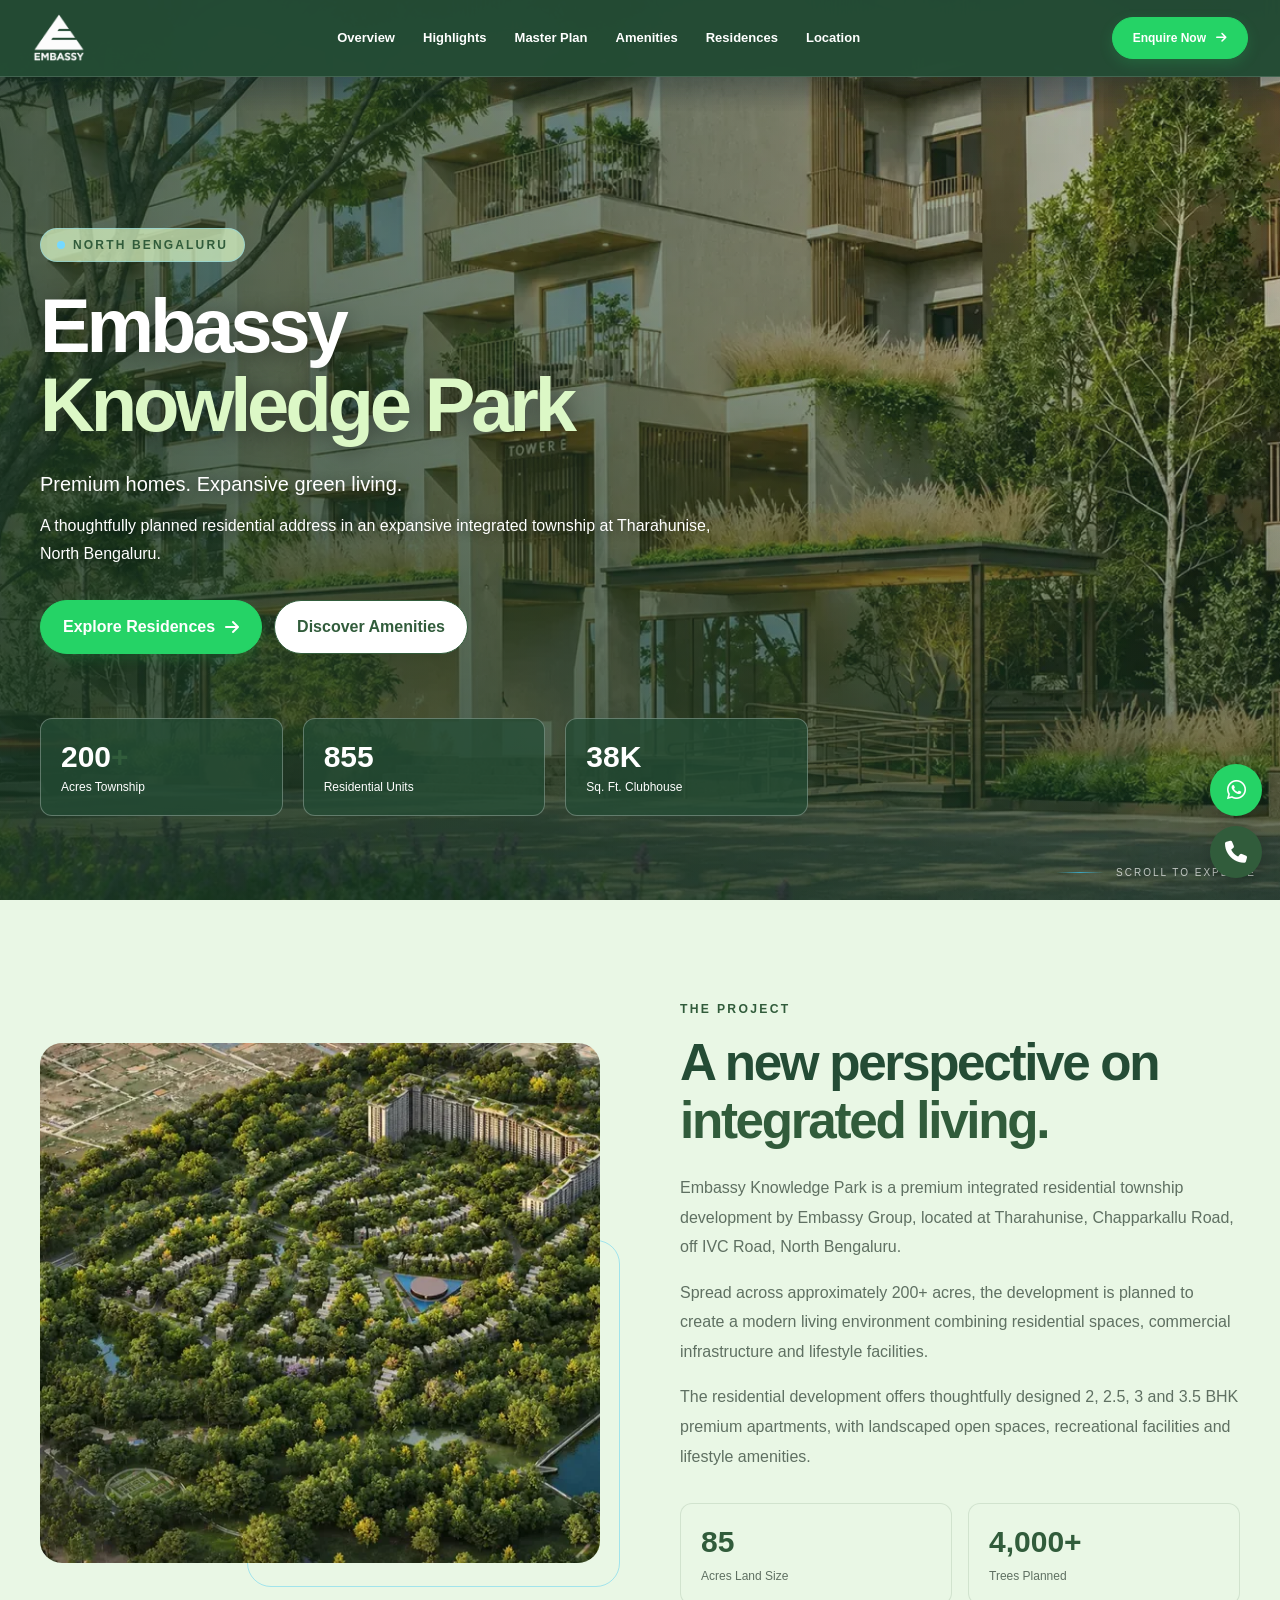
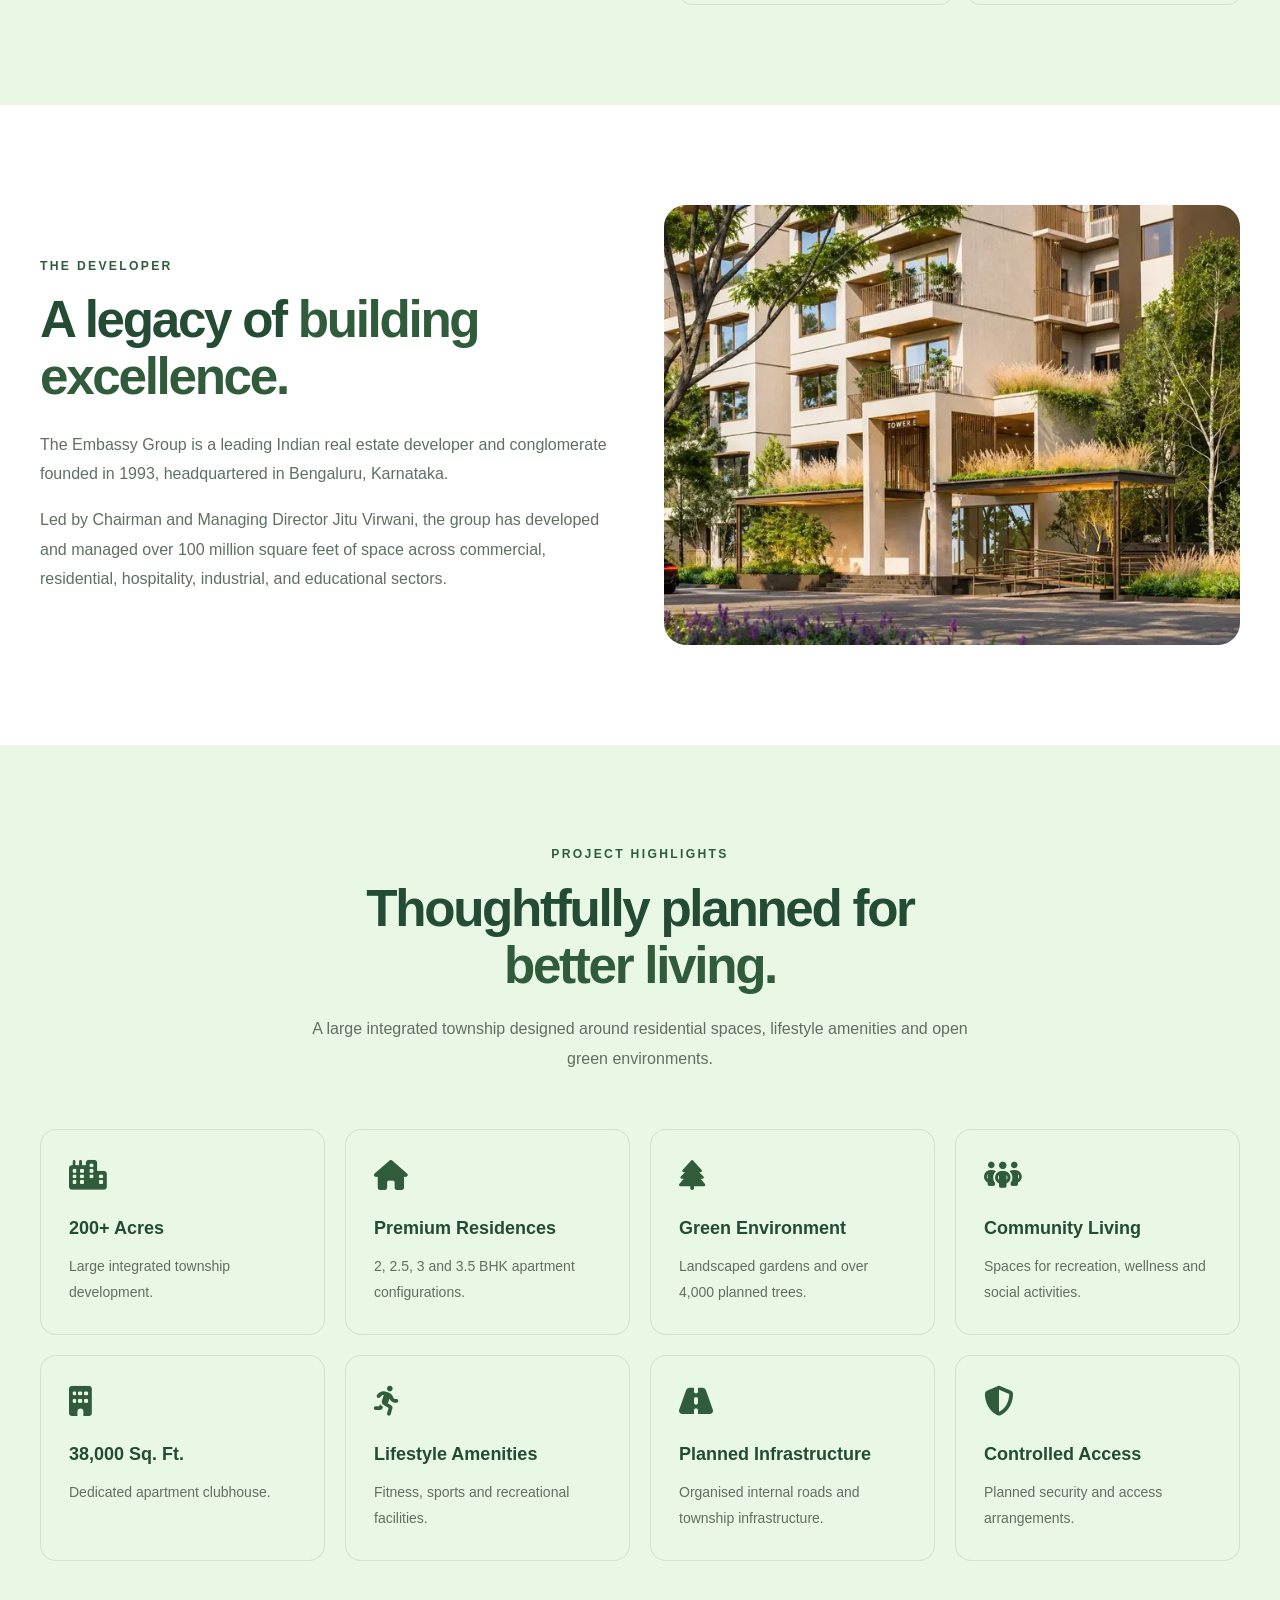
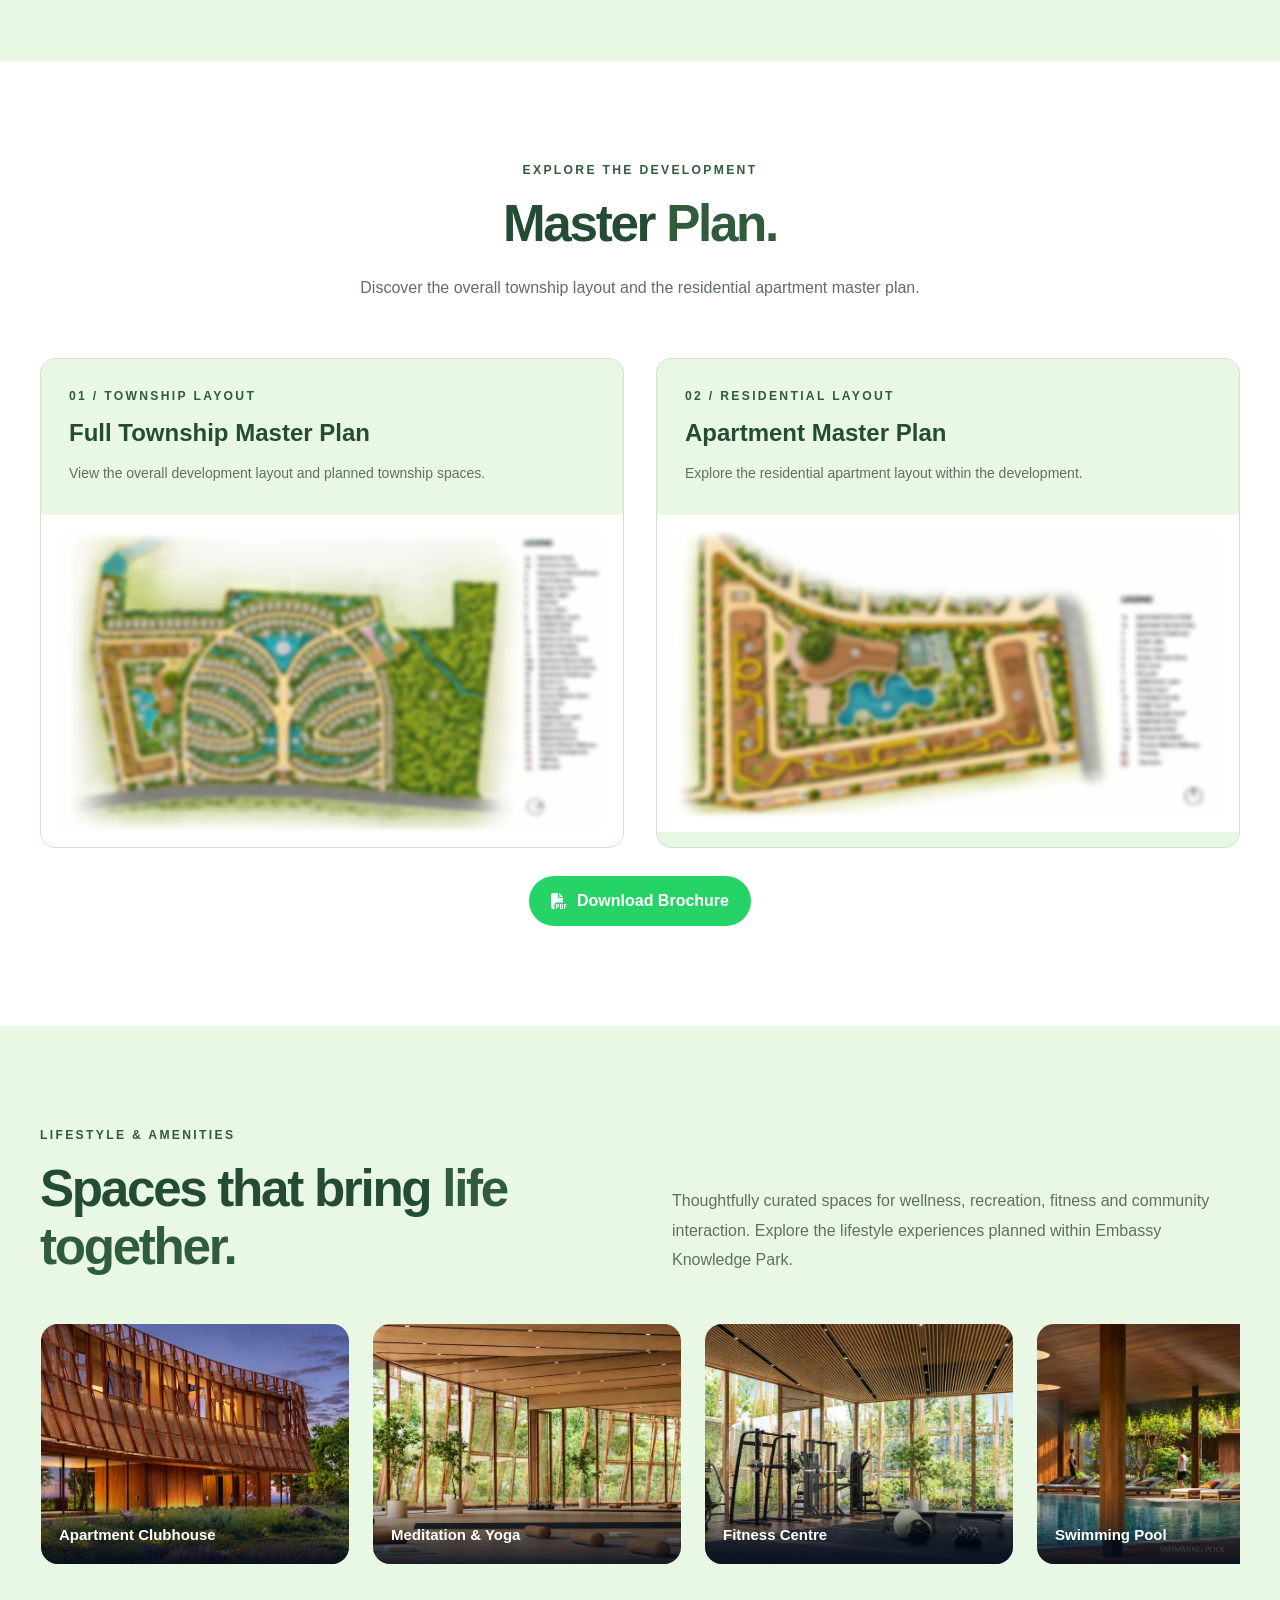
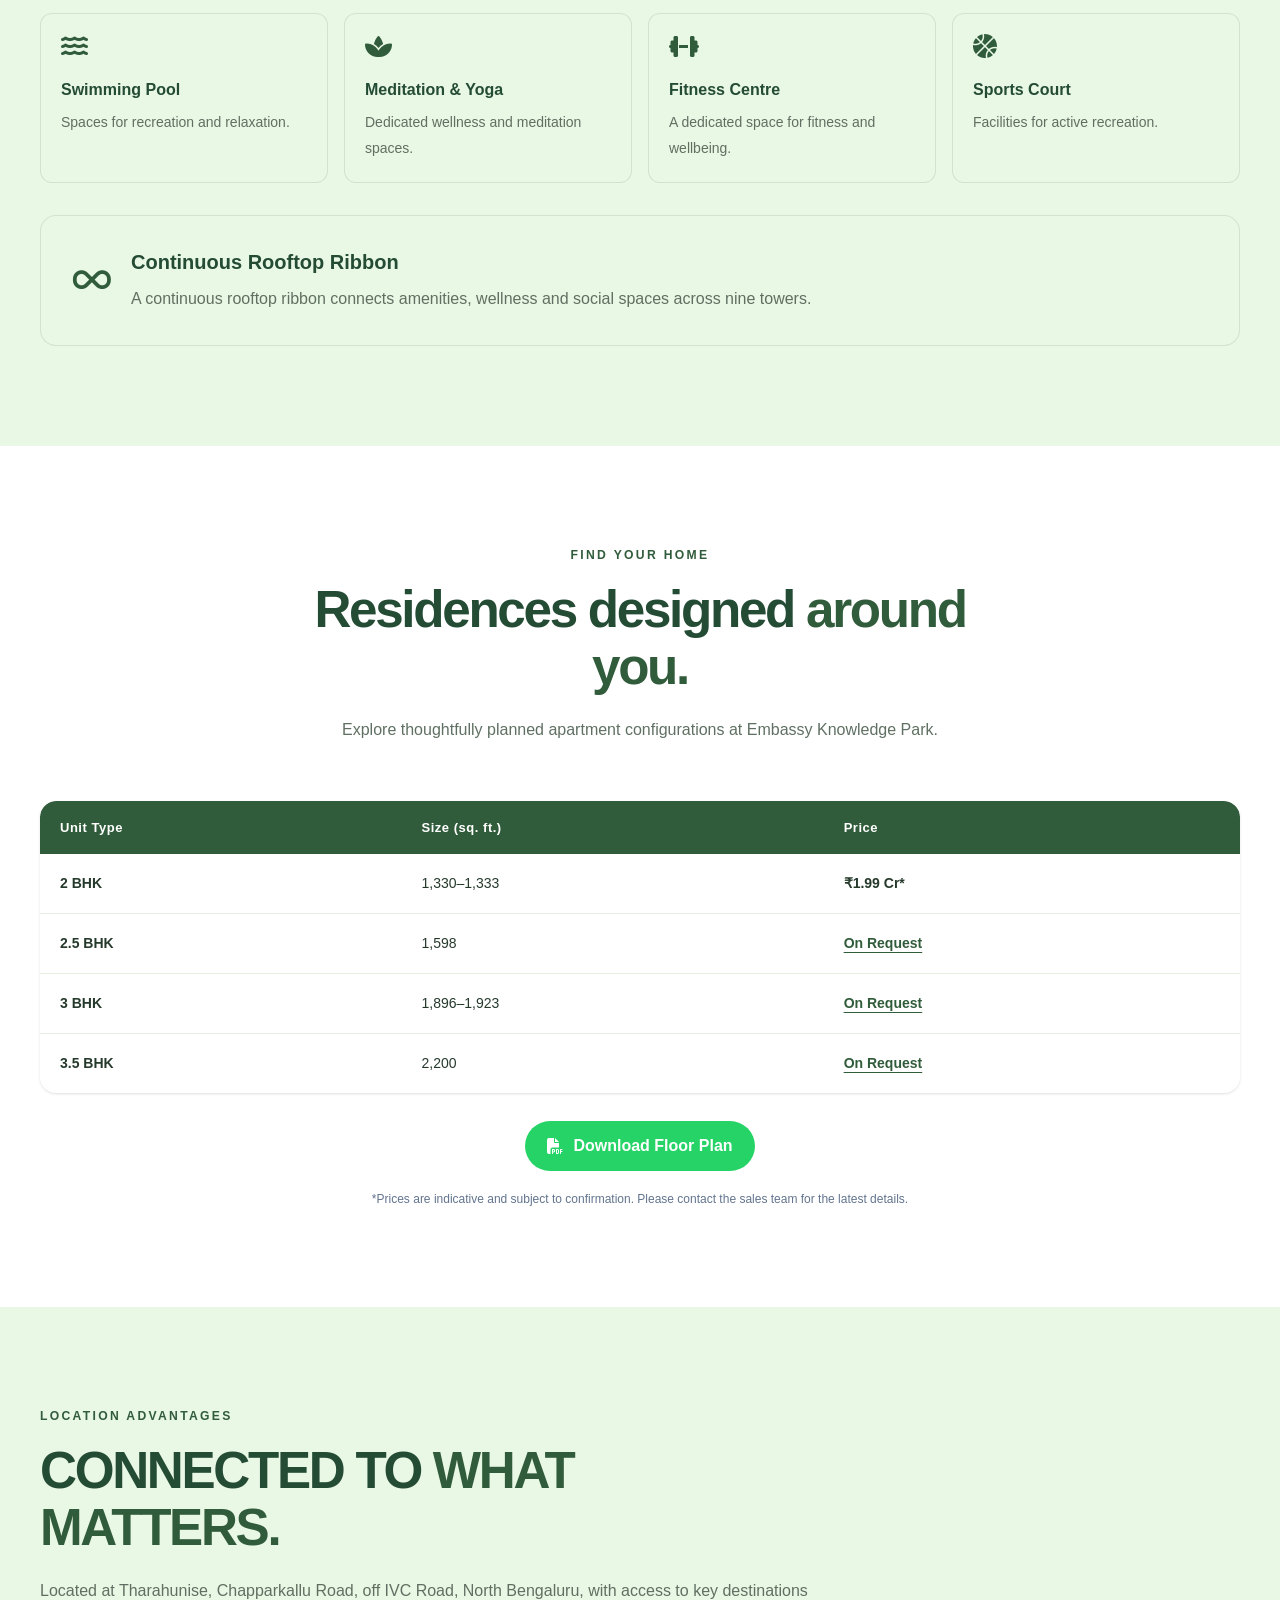
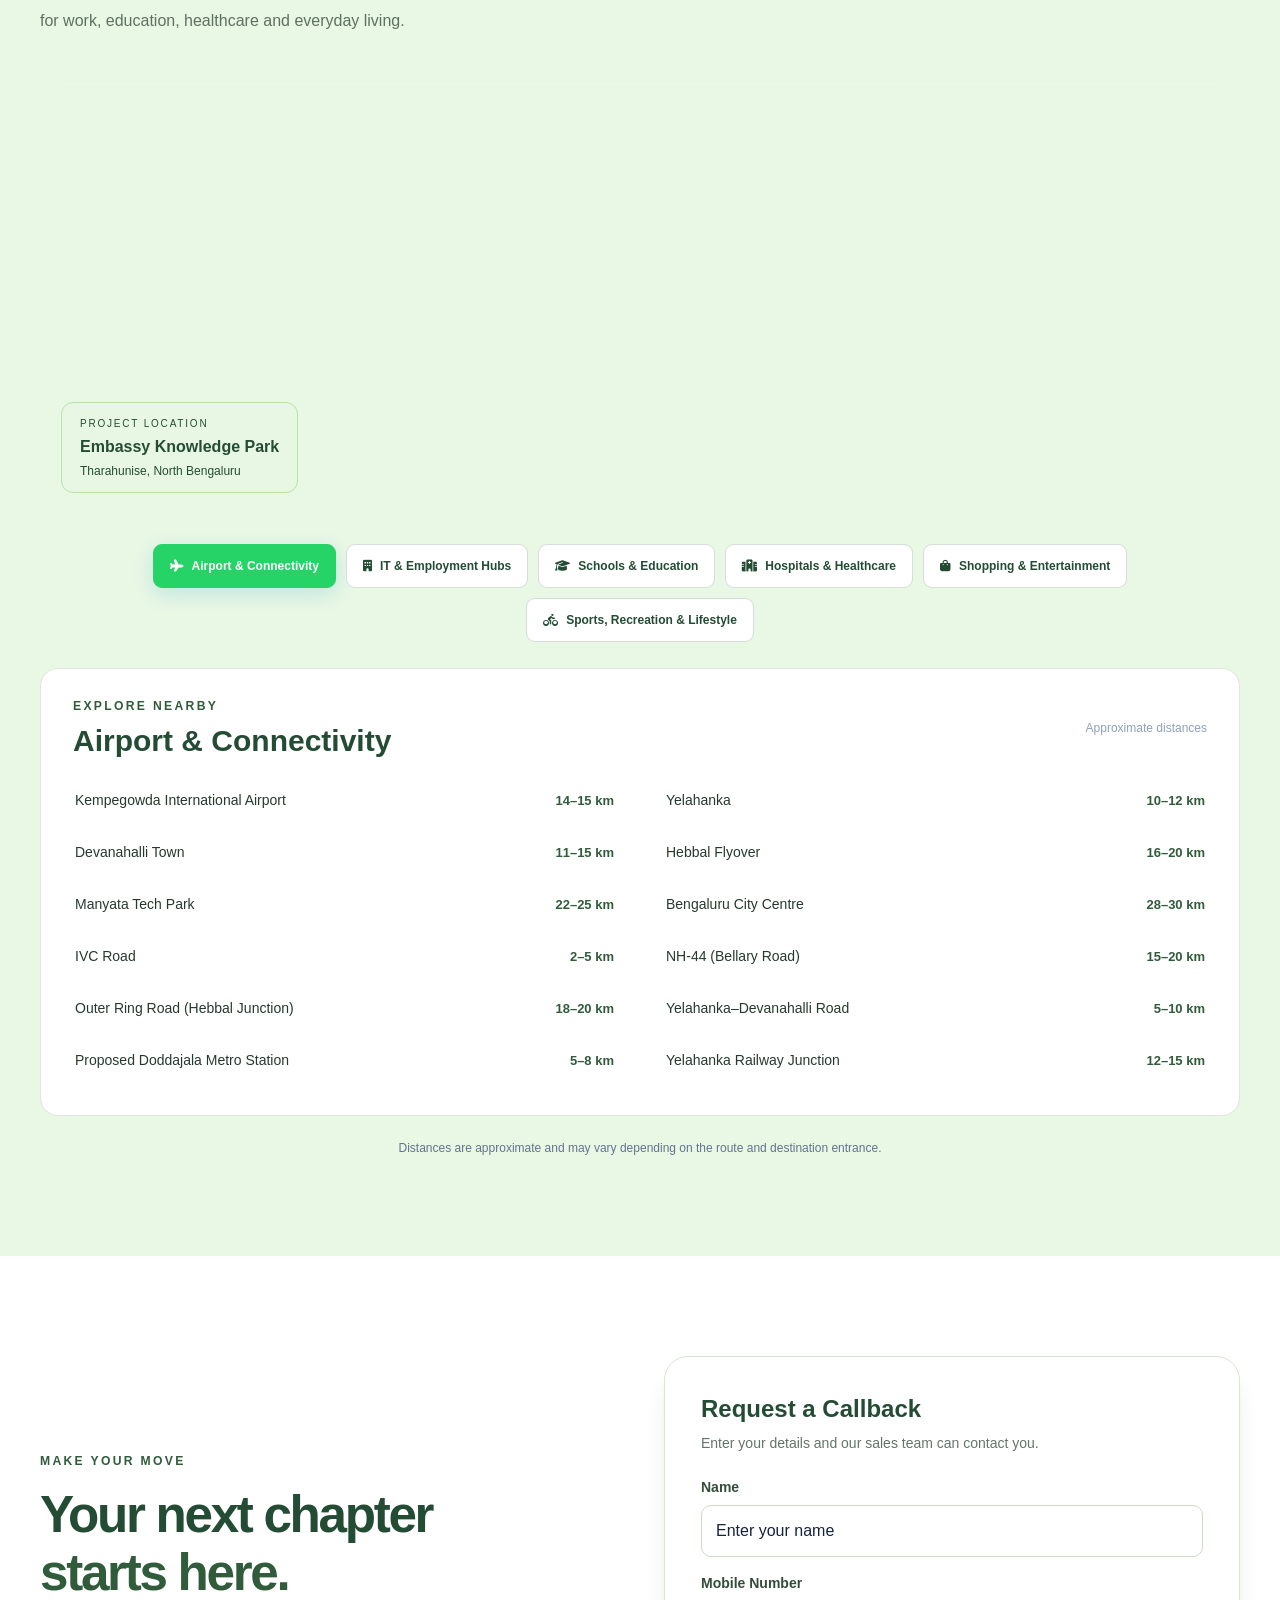
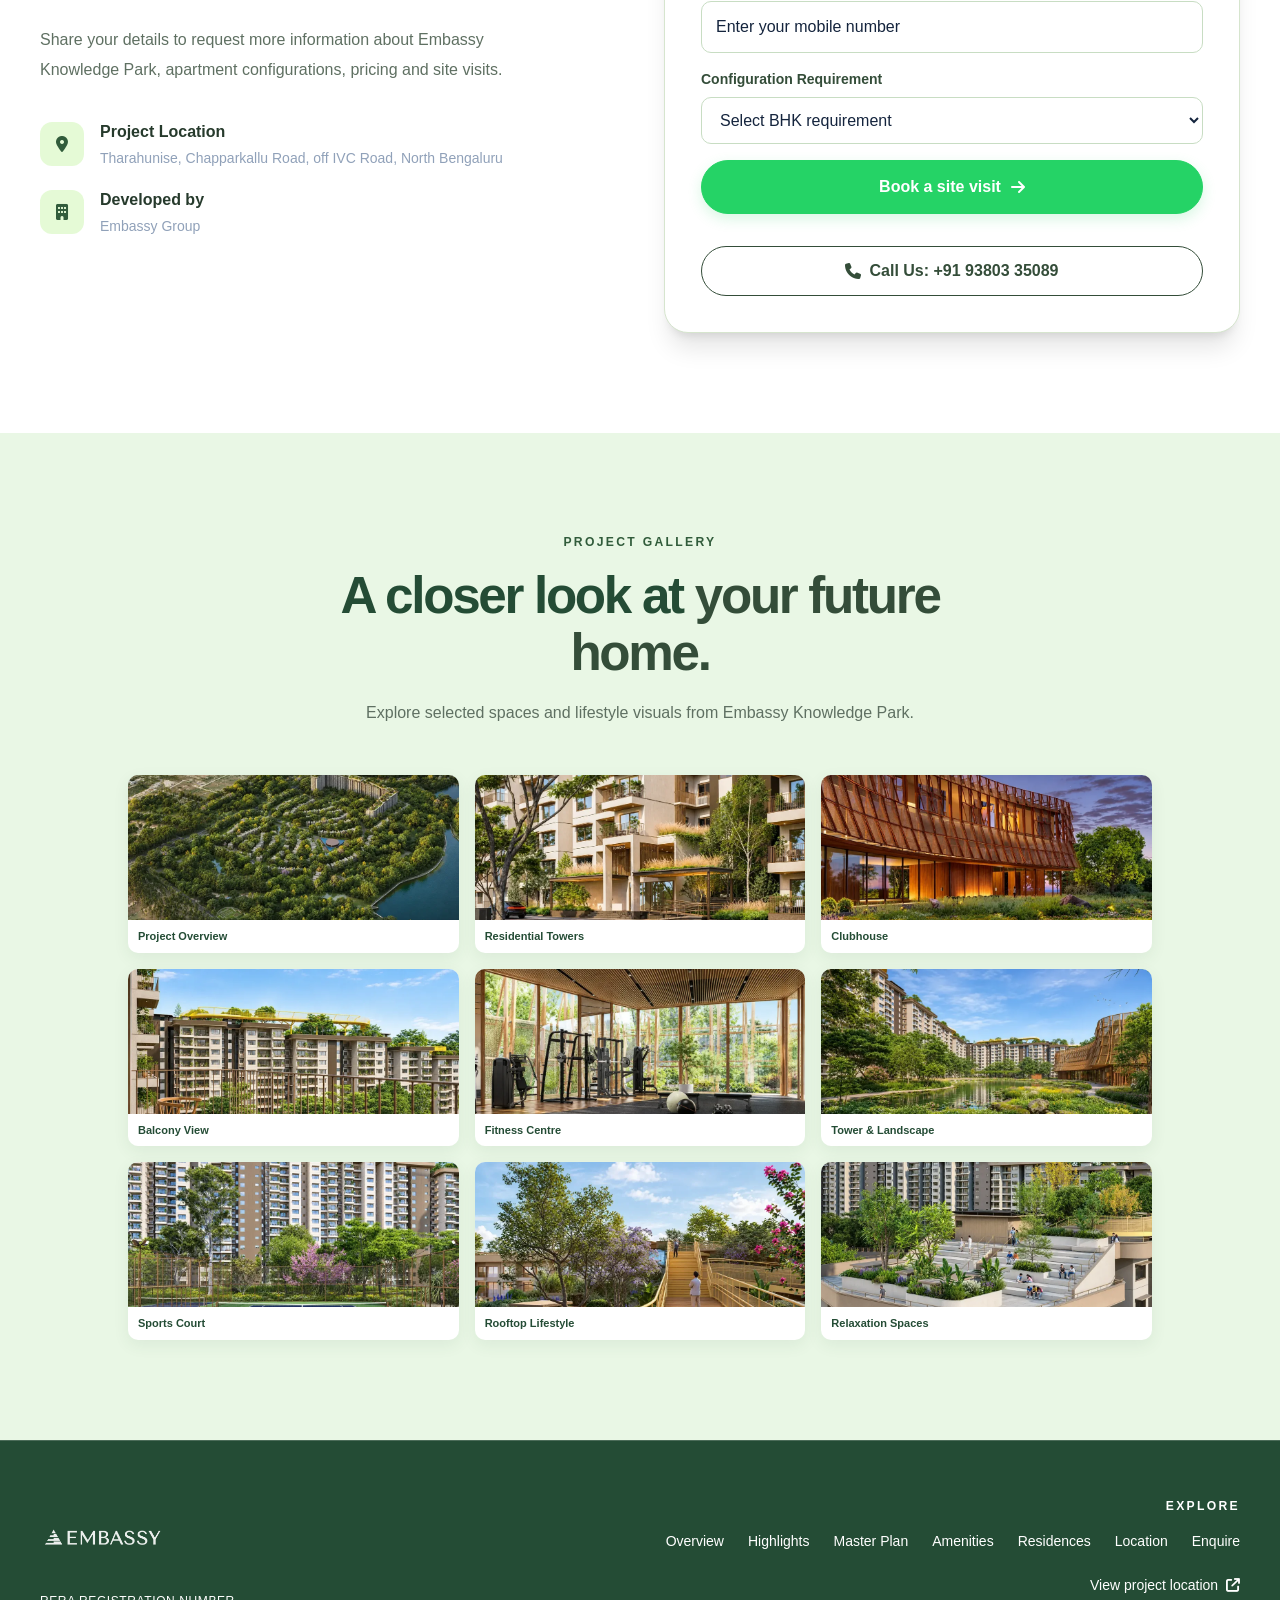
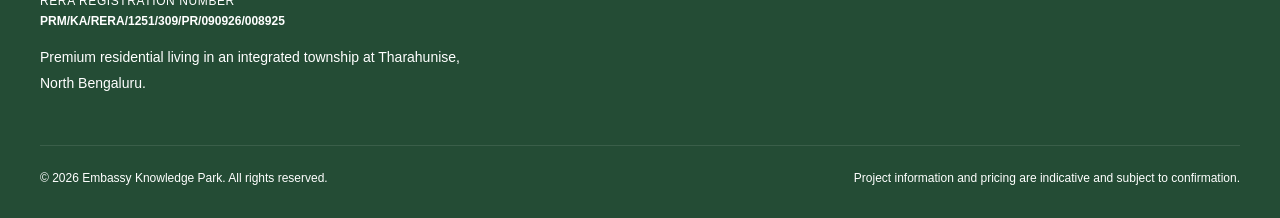
==== commit ab676673: "Optimize Embassy Knowledge Park website performance" ====
--- a/projects/ekp_final_build/index.html
+++ b/projects/ekp_final_build/index.html
@@ -31,10 +31,9 @@
 <!-- Fonts and Icons -->
   <link rel="preconnect" href="https://fonts.googleapis.com">
   <link rel="preconnect" href="https://fonts.gstatic.com" crossorigin>
-  <link rel="preload" as="style" href="https://fonts.googleapis.com/css2?family=Inter:wght@300;400;500;600;700;800&display=swap" onload="this.onload=null;this.rel='stylesheet'">
-  <noscript><link href="https://fonts.googleapis.com/css2?family=Inter:wght@300;400;500;600;700;800&display=swap" rel="stylesheet"></noscript>
+  <noscript><link rel="preload" as="style" href="https://fonts.googleapis.com/css2?family=Inter:wght@300;400;500;600;700;800&display=swap" onload="this.onload=null;this.rel='stylesheet'"><noscript><link rel="stylesheet" href="https://fonts.googleapis.com/css2?family=Inter:wght@300;400;500;600;700;800&display=swap"></noscript></noscript>
   <link rel="preload" as="style" href="./vendor/fontawesome/css/all.min.css" onload="this.onload=null;this.rel='stylesheet'">
-  <noscript><link rel="stylesheet" href="./vendor/fontawesome/css/all.min.css"></noscript>
+  <noscript><noscript><link rel="stylesheet" href="./vendor/fontawesome/css/all.min.css"></noscript></noscript>
 
   <style>
     * {
@@ -802,7 +801,7 @@
             src="./images/embassy-logo-white.png"
             alt="Embassy Group"
             class="h-11 md:h-12 w-auto max-w-[190px] object-contain"
-            onerror="this.style.display='none';this.nextElementSibling.style.display='block'" decoding="async" width="1326" height="1187">
+            onerror="this.style.display='none';this.nextElementSibling.style.display='block'" decoding="async" width="1326" height="1187" srcset="./images/embassy-logo-white-360w.webp 360w, ./images/embassy-logo-white-480w.webp 480w, ./images/embassy-logo-white-640w.webp 640w, ./images/embassy-logo-white-768w.webp 768w, ./images/embassy-logo-white-960w.webp 960w, ./images/embassy-logo-white-1200w.webp 1200w, ./images/embassy-logo-white-1326w.webp 1326w" sizes="(max-width: 640px) 100vw, (max-width: 1024px) 80vw, 800px">
 
           <span class="hidden text-white font-extrabold tracking-wide">
             EMBASSY
@@ -863,7 +862,7 @@
   sizes="100vw"
   alt="Embassy Knowledge Park residential tower view"
   
-  loading="eager" fetchpriority="high" decoding="async" width="1440" height="800">
+  loading="eager" decoding="async" width="1440" height="800" fetchpriority="high" decoding="async">
 
       <div class="absolute inset-0 hero-overlay"></div>
       <div class="absolute top-0 left-0 right-0 h-28 bg-gradient-to-b from-[#06132b]/70 to-transparent"></div>
@@ -944,7 +943,7 @@
                 src="./images/ekp-ariel-view-v2.webp"
                 alt="Embassy Knowledge Park residential apartment view"
                 class="w-full h-[360px] sm:h-[520px] object-cover"
-                loading="lazy" decoding="async" width="1600" height="898">
+                loading="lazy" decoding="async" width="1600" height="898" srcset="./images/ekp-ariel-view-v2-360w.webp 360w, ./images/ekp-ariel-view-v2-480w.webp 480w, ./images/ekp-ariel-view-v2-640w.webp 640w, ./images/ekp-ariel-view-v2-768w.webp 768w, ./images/ekp-ariel-view-v2-960w.webp 960w, ./images/ekp-ariel-view-v2-1200w.webp 1200w, ./images/ekp-ariel-view-v2-1440w.webp 1440w, ./images/ekp-ariel-view-v2-1600w.webp 1600w" sizes="(max-width: 640px) 100vw, (max-width: 1024px) 80vw, 800px">
             </div>
 
             <div class="absolute -bottom-6 -right-5 w-2/3 h-2/3 border border-bluebrand-400/40 rounded-3xl"></div>
@@ -1020,7 +1019,7 @@
               src="./images/ekp-tower-view.webp"
               alt="Embassy Knowledge Park development"
               class="w-full h-[340px] sm:h-[440px] object-cover"
-              loading="lazy" decoding="async" width="1600" height="889">
+              loading="lazy" decoding="async" width="1600" height="889" srcset="./images/ekp-tower-view-360w.webp 360w, ./images/ekp-tower-view-480w.webp 480w, ./images/ekp-tower-view-640w.webp 640w, ./images/ekp-tower-view-768w.webp 768w, ./images/ekp-tower-view-960w.webp 960w, ./images/ekp-tower-view-1200w.webp 1200w, ./images/ekp-tower-view-1440w.webp 1440w, ./images/ekp-tower-view-1600w.webp 1600w" sizes="(max-width: 640px) 100vw, (max-width: 1024px) 80vw, 800px">
           </div>
 
         </div>
@@ -1128,7 +1127,7 @@
                 src="./images/full-project-master-plan.webp"
                 alt="Embassy Knowledge Park full township master plan"
                 class="w-full h-auto object-contain master-plan-image js-masterplan-enquiry"
-                loading="lazy" tabindex="0" role="button" aria-label="Enquire to view master plan" decoding="async" width="1600" height="861">
+                loading="lazy" tabindex="0" role="button" aria-label="Enquire to view master plan" decoding="async" width="1600" height="861" srcset="./images/full-project-master-plan-360w.webp 360w, ./images/full-project-master-plan-480w.webp 480w, ./images/full-project-master-plan-640w.webp 640w, ./images/full-project-master-plan-768w.webp 768w, ./images/full-project-master-plan-960w.webp 960w, ./images/full-project-master-plan-1200w.webp 1200w, ./images/full-project-master-plan-1440w.webp 1440w, ./images/full-project-master-plan-1600w.webp 1600w" sizes="(max-width: 640px) 100vw, (max-width: 1024px) 80vw, 800px">
             </div>
           </div>
 
@@ -1146,7 +1145,7 @@
                 src="./images/apartment-master-plan.webp"
                 alt="Embassy Knowledge Park apartment master plan"
                 class="w-full h-auto object-contain master-plan-image js-masterplan-enquiry"
-                loading="lazy" tabindex="0" role="button" aria-label="Enquire to view master plan" decoding="async" width="1600" height="818">
+                loading="lazy" tabindex="0" role="button" aria-label="Enquire to view master plan" decoding="async" width="1600" height="818" srcset="./images/apartment-master-plan-360w.webp 360w, ./images/apartment-master-plan-480w.webp 480w, ./images/apartment-master-plan-640w.webp 640w, ./images/apartment-master-plan-768w.webp 768w, ./images/apartment-master-plan-960w.webp 960w, ./images/apartment-master-plan-1200w.webp 1200w, ./images/apartment-master-plan-1440w.webp 1440w, ./images/apartment-master-plan-1600w.webp 1600w" sizes="(max-width: 640px) 100vw, (max-width: 1024px) 80vw, 800px">
             </div>
           </div>
 
@@ -1187,83 +1186,83 @@
 
             <!-- First image set -->
             <div class="amenity-image-card">
-              <img src="./images/ekp-clubhouse.webp" alt="Apartment clubhouse" loading="lazy" decoding="async" width="1600" height="893">
+              <img src="./images/ekp-clubhouse.webp" alt="Apartment clubhouse" loading="lazy" decoding="async" width="1600" height="893" srcset="./images/ekp-clubhouse-360w.webp 360w, ./images/ekp-clubhouse-480w.webp 480w, ./images/ekp-clubhouse-640w.webp 640w, ./images/ekp-clubhouse-768w.webp 768w, ./images/ekp-clubhouse-960w.webp 960w, ./images/ekp-clubhouse-1200w.webp 1200w, ./images/ekp-clubhouse-1440w.webp 1440w, ./images/ekp-clubhouse-1600w.webp 1600w" sizes="(max-width: 640px) 100vw, (max-width: 1024px) 80vw, 800px">
               <div class="amenity-image-label">Apartment Clubhouse</div>
             </div>
 
             <div class="amenity-image-card">
-              <img src="./images/EKP-Yoga.webp" alt="Meditation and yoga room" loading="lazy" decoding="async" width="1600" height="877">
+              <img src="./images/EKP-Yoga.webp" alt="Meditation and yoga room" loading="lazy" decoding="async" width="1600" height="877" srcset="./images/EKP-Yoga-360w.webp 360w, ./images/EKP-Yoga-480w.webp 480w, ./images/EKP-Yoga-640w.webp 640w, ./images/EKP-Yoga-768w.webp 768w, ./images/EKP-Yoga-960w.webp 960w, ./images/EKP-Yoga-1200w.webp 1200w, ./images/EKP-Yoga-1440w.webp 1440w, ./images/EKP-Yoga-1600w.webp 1600w" sizes="(max-width: 640px) 100vw, (max-width: 1024px) 80vw, 800px">
               <div class="amenity-image-label">Meditation & Yoga</div>
             </div>
 
             <div class="amenity-image-card">
-              <img src="./images/ekp-fitness-center.webp" alt="Fitness centre" loading="lazy" decoding="async" width="1600" height="891">
+              <img src="./images/ekp-fitness-center.webp" alt="Fitness centre" loading="lazy" decoding="async" width="1600" height="891" srcset="./images/ekp-fitness-center-360w.webp 360w, ./images/ekp-fitness-center-480w.webp 480w, ./images/ekp-fitness-center-640w.webp 640w, ./images/ekp-fitness-center-768w.webp 768w, ./images/ekp-fitness-center-960w.webp 960w, ./images/ekp-fitness-center-1200w.webp 1200w, ./images/ekp-fitness-center-1440w.webp 1440w, ./images/ekp-fitness-center-1600w.webp 1600w" sizes="(max-width: 640px) 100vw, (max-width: 1024px) 80vw, 800px">
               <div class="amenity-image-label">Fitness Centre</div>
             </div>
 
             <div class="amenity-image-card">
-              <img src="./images/ekp-swimming-pool.webp" alt="Swimming pool" loading="lazy" decoding="async" width="1600" height="895">
+              <img src="./images/ekp-swimming-pool.webp" alt="Swimming pool" loading="lazy" decoding="async" width="1600" height="895" srcset="./images/ekp-swimming-pool-360w.webp 360w, ./images/ekp-swimming-pool-480w.webp 480w, ./images/ekp-swimming-pool-640w.webp 640w, ./images/ekp-swimming-pool-768w.webp 768w, ./images/ekp-swimming-pool-960w.webp 960w, ./images/ekp-swimming-pool-1200w.webp 1200w, ./images/ekp-swimming-pool-1440w.webp 1440w, ./images/ekp-swimming-pool-1600w.webp 1600w" sizes="(max-width: 640px) 100vw, (max-width: 1024px) 80vw, 800px">
               <div class="amenity-image-label">Swimming Pool</div>
             </div>
 
             <div class="amenity-image-card">
-              <img src="./images/children-park.webp" alt="Children's park" loading="lazy" decoding="async" width="1600" height="897">
+              <img src="./images/children-park.webp" alt="Children's park" loading="lazy" decoding="async" width="1600" height="897" srcset="./images/children-park-360w.webp 360w, ./images/children-park-480w.webp 480w, ./images/children-park-640w.webp 640w, ./images/children-park-768w.webp 768w, ./images/children-park-960w.webp 960w, ./images/children-park-1200w.webp 1200w, ./images/children-park-1440w.webp 1440w, ./images/children-park-1600w.webp 1600w" sizes="(max-width: 640px) 100vw, (max-width: 1024px) 80vw, 800px">
               <div class="amenity-image-label">Children's Park</div>
             </div>
 
             <div class="amenity-image-card">
-              <img src="./images/children-play-area.webp" alt="Children's play area" loading="lazy" decoding="async" width="1600" height="878">
+              <img src="./images/children-play-area.webp" alt="Children's play area" loading="lazy" decoding="async" width="1600" height="878" srcset="./images/children-play-area-360w.webp 360w, ./images/children-play-area-480w.webp 480w, ./images/children-play-area-640w.webp 640w, ./images/children-play-area-768w.webp 768w, ./images/children-play-area-960w.webp 960w, ./images/children-play-area-1200w.webp 1200w, ./images/children-play-area-1440w.webp 1440w, ./images/children-play-area-1600w.webp 1600w" sizes="(max-width: 640px) 100vw, (max-width: 1024px) 80vw, 800px">
               <div class="amenity-image-label">Children's Play Area</div>
             </div>
 
             <div class="amenity-image-card">
-              <img src="./images/rooftop-view.webp" alt="Rooftop view" loading="lazy" decoding="async" width="1600" height="895">
+              <img src="./images/rooftop-view.webp" alt="Rooftop view" loading="lazy" decoding="async" width="1600" height="895" srcset="./images/rooftop-view-360w.webp 360w, ./images/rooftop-view-480w.webp 480w, ./images/rooftop-view-640w.webp 640w, ./images/rooftop-view-768w.webp 768w, ./images/rooftop-view-960w.webp 960w, ./images/rooftop-view-1200w.webp 1200w, ./images/rooftop-view-1440w.webp 1440w, ./images/rooftop-view-1600w.webp 1600w" sizes="(max-width: 640px) 100vw, (max-width: 1024px) 80vw, 800px">
               <div class="amenity-image-label">Rooftop Lifestyle</div>
             </div>
 
             <div class="amenity-image-card">
-              <img src="./images/sitout-view.webp" alt="Residential sit-out space" loading="lazy" decoding="async" width="1600" height="900">
+              <img src="./images/sitout-view.webp" alt="Residential sit-out space" loading="lazy" decoding="async" width="1600" height="900" srcset="./images/sitout-view-360w.webp 360w, ./images/sitout-view-480w.webp 480w, ./images/sitout-view-640w.webp 640w, ./images/sitout-view-768w.webp 768w, ./images/sitout-view-960w.webp 960w, ./images/sitout-view-1200w.webp 1200w, ./images/sitout-view-1440w.webp 1440w, ./images/sitout-view-1600w.webp 1600w" sizes="(max-width: 640px) 100vw, (max-width: 1024px) 80vw, 800px">
               <div class="amenity-image-label">Relaxation & Sit-out</div>
             </div>
 
             <!-- Duplicate image set for seamless animation -->
             <div class="amenity-image-card" aria-hidden="true">
-              <img src="./images/ekp-clubhouse.webp" alt="" loading="lazy" decoding="async" width="1600" height="893">
+              <img src="./images/ekp-clubhouse.webp" alt="" loading="lazy" decoding="async" width="1600" height="893" srcset="./images/ekp-clubhouse-360w.webp 360w, ./images/ekp-clubhouse-480w.webp 480w, ./images/ekp-clubhouse-640w.webp 640w, ./images/ekp-clubhouse-768w.webp 768w, ./images/ekp-clubhouse-960w.webp 960w, ./images/ekp-clubhouse-1200w.webp 1200w, ./images/ekp-clubhouse-1440w.webp 1440w, ./images/ekp-clubhouse-1600w.webp 1600w" sizes="(max-width: 640px) 100vw, (max-width: 1024px) 80vw, 800px">
               <div class="amenity-image-label">Apartment Clubhouse</div>
             </div>
 
             <div class="amenity-image-card" aria-hidden="true">
-              <img src="./images/EKP-Yoga.webp" alt="" loading="lazy" decoding="async" width="1600" height="877">
+              <img src="./images/EKP-Yoga.webp" alt="" loading="lazy" decoding="async" width="1600" height="877" srcset="./images/EKP-Yoga-360w.webp 360w, ./images/EKP-Yoga-480w.webp 480w, ./images/EKP-Yoga-640w.webp 640w, ./images/EKP-Yoga-768w.webp 768w, ./images/EKP-Yoga-960w.webp 960w, ./images/EKP-Yoga-1200w.webp 1200w, ./images/EKP-Yoga-1440w.webp 1440w, ./images/EKP-Yoga-1600w.webp 1600w" sizes="(max-width: 640px) 100vw, (max-width: 1024px) 80vw, 800px">
               <div class="amenity-image-label">Meditation & Yoga</div>
             </div>
 
             <div class="amenity-image-card" aria-hidden="true">
-              <img src="./images/ekp-fitness-center.webp" alt="" loading="lazy" decoding="async" width="1600" height="891">
+              <img src="./images/ekp-fitness-center.webp" alt="" loading="lazy" decoding="async" width="1600" height="891" srcset="./images/ekp-fitness-center-360w.webp 360w, ./images/ekp-fitness-center-480w.webp 480w, ./images/ekp-fitness-center-640w.webp 640w, ./images/ekp-fitness-center-768w.webp 768w, ./images/ekp-fitness-center-960w.webp 960w, ./images/ekp-fitness-center-1200w.webp 1200w, ./images/ekp-fitness-center-1440w.webp 1440w, ./images/ekp-fitness-center-1600w.webp 1600w" sizes="(max-width: 640px) 100vw, (max-width: 1024px) 80vw, 800px">
               <div class="amenity-image-label">Fitness Centre</div>
             </div>
 
             <div class="amenity-image-card" aria-hidden="true">
-              <img src="./images/ekp-swimming-pool.webp" alt="" loading="lazy" decoding="async" width="1600" height="895">
+              <img src="./images/ekp-swimming-pool.webp" alt="" loading="lazy" decoding="async" width="1600" height="895" srcset="./images/ekp-swimming-pool-360w.webp 360w, ./images/ekp-swimming-pool-480w.webp 480w, ./images/ekp-swimming-pool-640w.webp 640w, ./images/ekp-swimming-pool-768w.webp 768w, ./images/ekp-swimming-pool-960w.webp 960w, ./images/ekp-swimming-pool-1200w.webp 1200w, ./images/ekp-swimming-pool-1440w.webp 1440w, ./images/ekp-swimming-pool-1600w.webp 1600w" sizes="(max-width: 640px) 100vw, (max-width: 1024px) 80vw, 800px">
               <div class="amenity-image-label">Swimming Pool</div>
             </div>
 
             <div class="amenity-image-card" aria-hidden="true">
-              <img src="./images/children-park.webp" alt="" loading="lazy" decoding="async" width="1600" height="897">
+              <img src="./images/children-park.webp" alt="" loading="lazy" decoding="async" width="1600" height="897" srcset="./images/children-park-360w.webp 360w, ./images/children-park-480w.webp 480w, ./images/children-park-640w.webp 640w, ./images/children-park-768w.webp 768w, ./images/children-park-960w.webp 960w, ./images/children-park-1200w.webp 1200w, ./images/children-park-1440w.webp 1440w, ./images/children-park-1600w.webp 1600w" sizes="(max-width: 640px) 100vw, (max-width: 1024px) 80vw, 800px">
               <div class="amenity-image-label">Children's Park</div>
             </div>
 
             <div class="amenity-image-card" aria-hidden="true">
-              <img src="./images/children-play-area.webp" alt="" loading="lazy" decoding="async" width="1600" height="878">
+              <img src="./images/children-play-area.webp" alt="" loading="lazy" decoding="async" width="1600" height="878" srcset="./images/children-play-area-360w.webp 360w, ./images/children-play-area-480w.webp 480w, ./images/children-play-area-640w.webp 640w, ./images/children-play-area-768w.webp 768w, ./images/children-play-area-960w.webp 960w, ./images/children-play-area-1200w.webp 1200w, ./images/children-play-area-1440w.webp 1440w, ./images/children-play-area-1600w.webp 1600w" sizes="(max-width: 640px) 100vw, (max-width: 1024px) 80vw, 800px">
               <div class="amenity-image-label">Children's Play Area</div>
             </div>
 
             <div class="amenity-image-card" aria-hidden="true">
-              <img src="./images/rooftop-view.webp" alt="" loading="lazy" decoding="async" width="1600" height="895">
+              <img src="./images/rooftop-view.webp" alt="" loading="lazy" decoding="async" width="1600" height="895" srcset="./images/rooftop-view-360w.webp 360w, ./images/rooftop-view-480w.webp 480w, ./images/rooftop-view-640w.webp 640w, ./images/rooftop-view-768w.webp 768w, ./images/rooftop-view-960w.webp 960w, ./images/rooftop-view-1200w.webp 1200w, ./images/rooftop-view-1440w.webp 1440w, ./images/rooftop-view-1600w.webp 1600w" sizes="(max-width: 640px) 100vw, (max-width: 1024px) 80vw, 800px">
               <div class="amenity-image-label">Rooftop Lifestyle</div>
             </div>
 
             <div class="amenity-image-card" aria-hidden="true">
-              <img src="./images/sitout-view.webp" alt="" loading="lazy" decoding="async" width="1600" height="900">
+              <img src="./images/sitout-view.webp" alt="" loading="lazy" decoding="async" width="1600" height="900" srcset="./images/sitout-view-360w.webp 360w, ./images/sitout-view-480w.webp 480w, ./images/sitout-view-640w.webp 640w, ./images/sitout-view-768w.webp 768w, ./images/sitout-view-960w.webp 960w, ./images/sitout-view-1200w.webp 1200w, ./images/sitout-view-1440w.webp 1440w, ./images/sitout-view-1600w.webp 1600w" sizes="(max-width: 640px) 100vw, (max-width: 1024px) 80vw, 800px">
               <div class="amenity-image-label">Relaxation & Sit-out</div>
             </div>
 
@@ -1506,6 +1505,7 @@
             <h3 class="text-2xl font-extrabold text-[#344D39]">Request a Callback</h3>
             <p class="text-sm text-[#647568] mt-2 mb-6">Enter your details and our sales team can contact you.</p>
             <form id="enquiry-inline-form" class="space-y-4">
+              <input type="hidden" name="project_name" value="Embassy Knowledge Park">
               <div>
                 <label for="enquiry-inline-name" class="block text-sm font-bold text-[#344D39] mb-2">Name</label>
                 <input id="enquiry-inline-name" name="name" type="text" autocomplete="name" placeholder="Enter your name" required class="form-control w-full rounded-xl border px-4 py-3 text-[#26382B]">
@@ -1546,15 +1546,15 @@
           <p class="section-copy mt-4">Explore selected spaces and lifestyle visuals from Embassy Knowledge Park.</p>
         </div>
         <div class="grid grid-cols-3 gap-3 md:gap-4 max-w-5xl mx-auto">
-          <figure class="gallery-card"><img src="./images/ekp-ariel-view-v2.webp" alt="Embassy Knowledge Park aerial view" loading="lazy" decoding="async" width="1600" height="898"><figcaption>Project Overview</figcaption></figure>
-          <figure class="gallery-card"><img src="./images/ekp-tower-view.webp" alt="Residential tower view" loading="lazy" decoding="async" width="1600" height="889"><figcaption>Residential Towers</figcaption></figure>
-          <figure class="gallery-card"><img src="./images/ekp-clubhouse.webp" alt="Clubhouse" loading="lazy" decoding="async" width="1600" height="893"><figcaption>Clubhouse</figcaption></figure>
-          <figure class="gallery-card"><img src="./images/ekp-balcony-view.webp" alt="Balcony View" loading="lazy" decoding="async" width="1448" height="1086"><figcaption>Balcony View</figcaption></figure>
-          <figure class="gallery-card"><img src="./images/ekp-fitness-center.webp" alt="Fitness centre" loading="lazy" decoding="async" width="1600" height="891"><figcaption>Fitness Centre</figcaption></figure>
-          <figure class="gallery-card"><img src="./images/ekp-apartment-view.webp" alt="Tower & Landscape" loading="lazy" decoding="async" width="1600" height="900"><figcaption>Tower & Landscape</figcaption></figure>
-          <figure class="gallery-card"><img src="./images/children-play-area.webp" alt="Sports Court" loading="lazy" decoding="async" width="1600" height="878"><figcaption>Sports Court</figcaption></figure>
-          <figure class="gallery-card"><img src="./images/rooftop-view.webp" alt="Rooftop lifestyle" loading="lazy" decoding="async" width="1600" height="895"><figcaption>Rooftop Lifestyle</figcaption></figure>
-          <figure class="gallery-card"><img src="./images/sitout-view.webp" alt="Relaxation sit-out" loading="lazy" decoding="async" width="1600" height="900"><figcaption>Relaxation Spaces</figcaption></figure>
+          <figure class="gallery-card"><img src="./images/ekp-ariel-view-v2.webp" alt="Embassy Knowledge Park aerial view" loading="lazy" decoding="async" width="1600" height="898" srcset="./images/ekp-ariel-view-v2-360w.webp 360w, ./images/ekp-ariel-view-v2-480w.webp 480w, ./images/ekp-ariel-view-v2-640w.webp 640w, ./images/ekp-ariel-view-v2-768w.webp 768w, ./images/ekp-ariel-view-v2-960w.webp 960w, ./images/ekp-ariel-view-v2-1200w.webp 1200w, ./images/ekp-ariel-view-v2-1440w.webp 1440w, ./images/ekp-ariel-view-v2-1600w.webp 1600w" sizes="(max-width: 640px) 100vw, (max-width: 1024px) 80vw, 800px"><figcaption>Project Overview</figcaption></figure>
+          <figure class="gallery-card"><img src="./images/ekp-tower-view.webp" alt="Residential tower view" loading="lazy" decoding="async" width="1600" height="889" srcset="./images/ekp-tower-view-360w.webp 360w, ./images/ekp-tower-view-480w.webp 480w, ./images/ekp-tower-view-640w.webp 640w, ./images/ekp-tower-view-768w.webp 768w, ./images/ekp-tower-view-960w.webp 960w, ./images/ekp-tower-view-1200w.webp 1200w, ./images/ekp-tower-view-1440w.webp 1440w, ./images/ekp-tower-view-1600w.webp 1600w" sizes="(max-width: 640px) 100vw, (max-width: 1024px) 80vw, 800px"><figcaption>Residential Towers</figcaption></figure>
+          <figure class="gallery-card"><img src="./images/ekp-clubhouse.webp" alt="Clubhouse" loading="lazy" decoding="async" width="1600" height="893" srcset="./images/ekp-clubhouse-360w.webp 360w, ./images/ekp-clubhouse-480w.webp 480w, ./images/ekp-clubhouse-640w.webp 640w, ./images/ekp-clubhouse-768w.webp 768w, ./images/ekp-clubhouse-960w.webp 960w, ./images/ekp-clubhouse-1200w.webp 1200w, ./images/ekp-clubhouse-1440w.webp 1440w, ./images/ekp-clubhouse-1600w.webp 1600w" sizes="(max-width: 640px) 100vw, (max-width: 1024px) 80vw, 800px"><figcaption>Clubhouse</figcaption></figure>
+          <figure class="gallery-card"><img src="./images/ekp-balcony-view.webp" alt="Balcony View" loading="lazy" decoding="async" width="1448" height="1086" srcset="./images/ekp-balcony-view-360w.webp 360w, ./images/ekp-balcony-view-480w.webp 480w, ./images/ekp-balcony-view-640w.webp 640w, ./images/ekp-balcony-view-768w.webp 768w, ./images/ekp-balcony-view-960w.webp 960w, ./images/ekp-balcony-view-1200w.webp 1200w, ./images/ekp-balcony-view-1440w.webp 1440w, ./images/ekp-balcony-view-1448w.webp 1448w" sizes="(max-width: 640px) 100vw, (max-width: 1024px) 80vw, 800px"><figcaption>Balcony View</figcaption></figure>
+          <figure class="gallery-card"><img src="./images/ekp-fitness-center.webp" alt="Fitness centre" loading="lazy" decoding="async" width="1600" height="891" srcset="./images/ekp-fitness-center-360w.webp 360w, ./images/ekp-fitness-center-480w.webp 480w, ./images/ekp-fitness-center-640w.webp 640w, ./images/ekp-fitness-center-768w.webp 768w, ./images/ekp-fitness-center-960w.webp 960w, ./images/ekp-fitness-center-1200w.webp 1200w, ./images/ekp-fitness-center-1440w.webp 1440w, ./images/ekp-fitness-center-1600w.webp 1600w" sizes="(max-width: 640px) 100vw, (max-width: 1024px) 80vw, 800px"><figcaption>Fitness Centre</figcaption></figure>
+          <figure class="gallery-card"><img src="./images/ekp-apartment-view.webp" alt="Tower & Landscape" loading="lazy" decoding="async" width="1600" height="900" srcset="./images/ekp-apartment-view-360w.webp 360w, ./images/ekp-apartment-view-480w.webp 480w, ./images/ekp-apartment-view-640w.webp 640w, ./images/ekp-apartment-view-768w.webp 768w, ./images/ekp-apartment-view-960w.webp 960w, ./images/ekp-apartment-view-1200w.webp 1200w, ./images/ekp-apartment-view-1440w.webp 1440w, ./images/ekp-apartment-view-1600w.webp 1600w" sizes="(max-width: 640px) 100vw, (max-width: 1024px) 80vw, 800px"><figcaption>Tower & Landscape</figcaption></figure>
+          <figure class="gallery-card"><img src="./images/children-play-area.webp" alt="Sports Court" loading="lazy" decoding="async" width="1600" height="878" srcset="./images/children-play-area-360w.webp 360w, ./images/children-play-area-480w.webp 480w, ./images/children-play-area-640w.webp 640w, ./images/children-play-area-768w.webp 768w, ./images/children-play-area-960w.webp 960w, ./images/children-play-area-1200w.webp 1200w, ./images/children-play-area-1440w.webp 1440w, ./images/children-play-area-1600w.webp 1600w" sizes="(max-width: 640px) 100vw, (max-width: 1024px) 80vw, 800px"><figcaption>Sports Court</figcaption></figure>
+          <figure class="gallery-card"><img src="./images/rooftop-view.webp" alt="Rooftop lifestyle" loading="lazy" decoding="async" width="1600" height="895" srcset="./images/rooftop-view-360w.webp 360w, ./images/rooftop-view-480w.webp 480w, ./images/rooftop-view-640w.webp 640w, ./images/rooftop-view-768w.webp 768w, ./images/rooftop-view-960w.webp 960w, ./images/rooftop-view-1200w.webp 1200w, ./images/rooftop-view-1440w.webp 1440w, ./images/rooftop-view-1600w.webp 1600w" sizes="(max-width: 640px) 100vw, (max-width: 1024px) 80vw, 800px"><figcaption>Rooftop Lifestyle</figcaption></figure>
+          <figure class="gallery-card"><img src="./images/sitout-view.webp" alt="Relaxation sit-out" loading="lazy" decoding="async" width="1600" height="900" srcset="./images/sitout-view-360w.webp 360w, ./images/sitout-view-480w.webp 480w, ./images/sitout-view-640w.webp 640w, ./images/sitout-view-768w.webp 768w, ./images/sitout-view-960w.webp 960w, ./images/sitout-view-1200w.webp 1200w, ./images/sitout-view-1440w.webp 1440w, ./images/sitout-view-1600w.webp 1600w" sizes="(max-width: 640px) 100vw, (max-width: 1024px) 80vw, 800px"><figcaption>Relaxation Spaces</figcaption></figure>
         </div>
       </div>
     </section>
@@ -1574,7 +1574,7 @@
             src="./images/footer-embassy-logo-white.png"
             alt="Embassy Group Logo"
             class="h-20 w-auto max-w-[260px] object-contain"
-            loading="lazy" decoding="async" width="3840" height="2479">
+            loading="lazy" decoding="async" width="3840" height="2479" srcset="./images/footer-embassy-logo-white-360w.webp 360w, ./images/footer-embassy-logo-white-480w.webp 480w, ./images/footer-embassy-logo-white-640w.webp 640w, ./images/footer-embassy-logo-white-768w.webp 768w, ./images/footer-embassy-logo-white-960w.webp 960w, ./images/footer-embassy-logo-white-1200w.webp 1200w, ./images/footer-embassy-logo-white-1440w.webp 1440w, ./images/footer-embassy-logo-white-3840w.webp 3840w" sizes="(max-width: 640px) 100vw, (max-width: 1024px) 80vw, 800px">
 
           <div class="mt-4 text-xs text-slate-300">
             <span class="block uppercase tracking-wider text-slate-400">RERA Registration Number</span>
@@ -1634,6 +1634,7 @@
       <h2 id="popup-title" class="text-2xl font-extrabold text-[#344D39] mb-2">Enquire Now</h2>
       <p class="text-sm text-slate-500 mb-5">Enter your details and our team will contact you.</p>
       <form id="popup-enquiry-form" class="space-y-3">
+        <input type="hidden" name="project_name" value="Embassy Knowledge Park">
         <div>
           <label for="popup-name" class="block text-xs font-bold mb-1">Name</label>
           <input id="popup-name" name="name" class="form-control" type="text" placeholder="Your name" autocomplete="name" required>
@@ -1663,7 +1664,7 @@
 
   <!-- FLOATING CONTACT BUTTONS -->
   <div class="floating-contact" aria-label="Contact options">
-    <a class="floating-whatsapp" href="https://wa.me/919380335089?text=Hello%2C%20I%20am%20interested%20in%20Embassy%20South%20Reserve.%20Please%20share%20more%20details." target="_blank" rel="noopener" aria-label="Chat on WhatsApp"><i class="fa-brands fa-whatsapp"></i></a>
+    <a class="floating-whatsapp" href="https://wa.me/919380335089?text=Hello%2C%20I%20am%20interested%20in%20Embassy%20Knowledge%20Park.%20Please%20share%20more%20details." target="_blank" rel="noopener" aria-label="Chat on WhatsApp"><i class="fa-brands fa-whatsapp"></i></a>
     <a class="floating-call" href="tel:+919380335089" aria-label="Call Embassy Knowledge Park"><i class="fa-solid fa-phone"></i></a>
   </div>
 
@@ -1682,7 +1683,7 @@
       &times;
     </button>
 
-    <img id="lightbox-image" src="" alt="Full-screen preview" decoding="async">
+    <img id="lightbox-image" src="" alt="Full-screen preview" decoding="async" loading="lazy" decoding="async">
 
   </div>
 
@@ -1799,7 +1800,7 @@
     popupForm.addEventListener('submit', event => {
       event.preventDefault();
       if (!popupForm.reportValidity()) return;
-      popupMessage.textContent = 'Thank you. Your details have been entered. Brochure access is now available.';
+      popupMessage.textContent = 'Thank you for your interest in Embassy Knowledge Park. Your details have been entered. Brochure access is now available.';
       popupMessage.classList.remove('hidden');
       brochureDownload.classList.remove('hidden');
       popupForm.querySelector('button[type="submit"]').textContent = 'Submitted';
@@ -1810,7 +1811,7 @@
     inlineEnquiryForm.addEventListener('submit', event => {
       event.preventDefault();
       if (!inlineEnquiryForm.reportValidity()) return;
-      inlineEnquiryMessage.textContent = 'Thank you for your interest. Your details have been entered.';
+      inlineEnquiryMessage.textContent = 'Thank you for your interest in Embassy Knowledge Park. Your details have been entered.';
       inlineEnquiryMessage.classList.remove('hidden');
       inlineEnquiryForm.querySelector('button[type="submit"]').textContent = 'Submitted';
       // Front-end demonstration only. Connect the CRM/form endpoint to receive and store enquiries.
